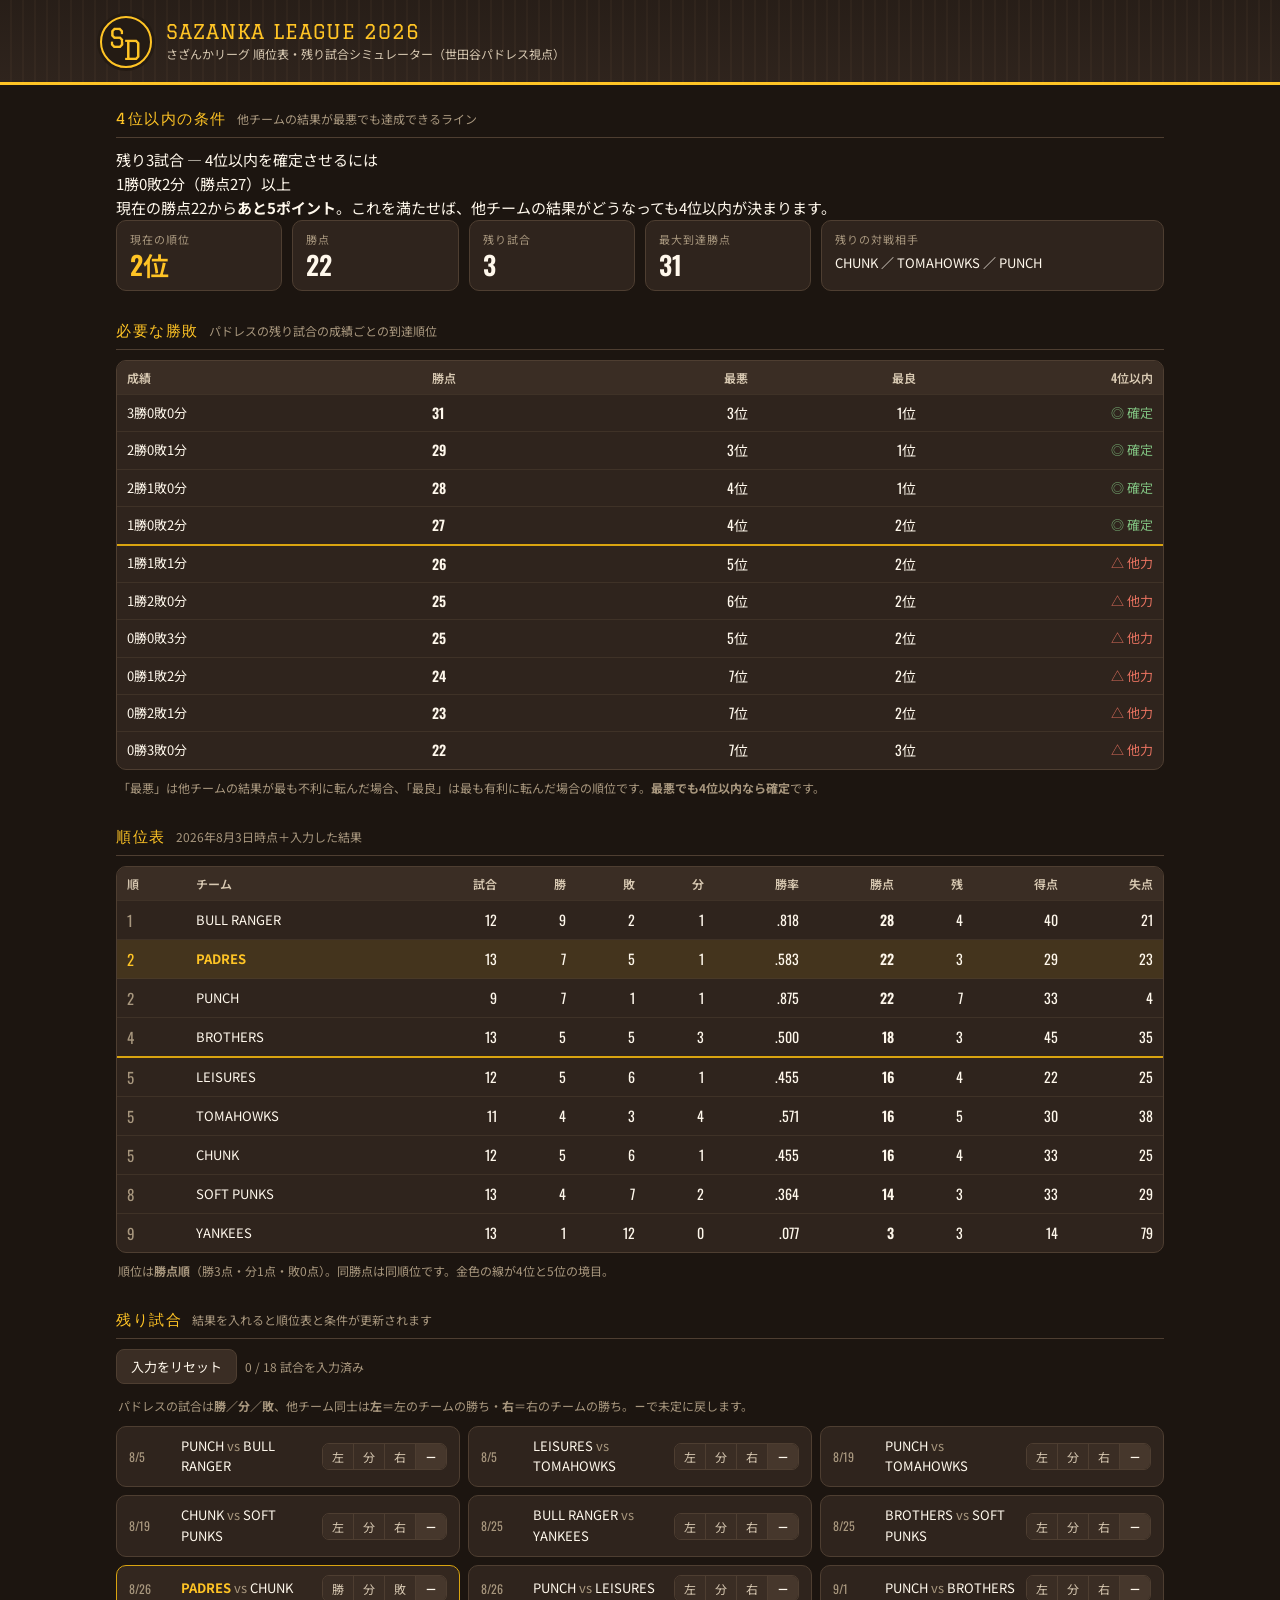
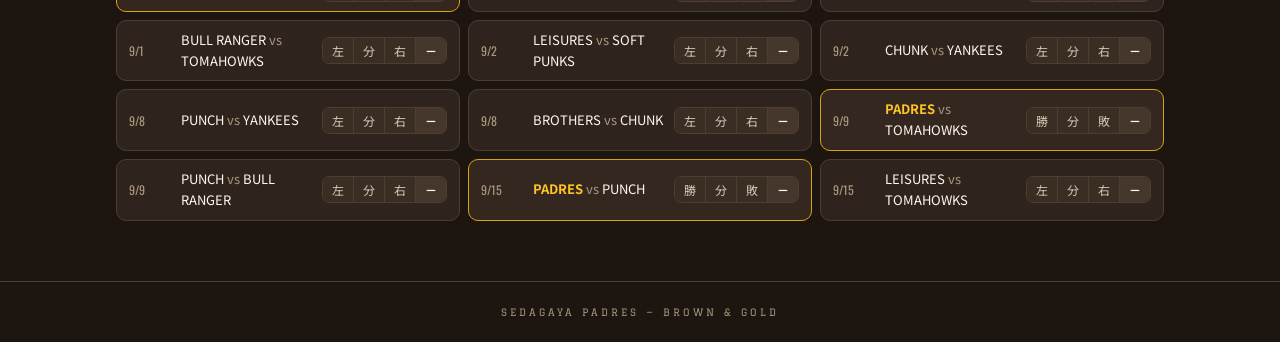
==== league.html @ 7c51e0ae "さざんかリーグ順位表シミュレーターを単体ページとして追加 成績アプリとは独立した league.html を作成。  - 2026/8/3時点の順位表(勝点順・勝3/分1/敗0、同勝点は同順位)を内蔵" ====
<!DOCTYPE html>
<html lang="ja">
<head>
<meta charset="UTF-8">
<meta name="viewport" content="width=device-width, initial-scale=1.0">
<meta name="theme-color" content="#2F241D">
<title>さざんかリーグ 順位表・優勝争いシミュレーター</title>
<link rel="preconnect" href="https://fonts.googleapis.com">
<link href="https://fonts.googleapis.com/css2?family=Noto+Sans+JP:wght@400;500;700&display=swap" rel="stylesheet">
<style>
@font-face {
  font-family: "Graduate"; font-style: normal; font-weight: 400; font-display: swap;
  src: url("fonts/graduate-latin.woff2") format("woff2");
}
@font-face {
  font-family: "Oswald"; font-style: normal; font-weight: 200 700; font-display: swap;
  src: url("fonts/oswald-latin.woff2") format("woff2");
}

:root {
  --bg: #1C1510; --surface: #2F241D; --surface-2: #3A2D24; --surface-3: #46372C;
  --line: #4E3E31; --gold: #FFC425; --gold-deep: #D9A410;
  --ink: #FFF8EC; --ink-2: #D8C9B2; --ink-muted: #A8977E;
  --win: #7FBF7F; --lose: #E5715F; --draw: #A8977E;
  --font-display: "Oswald", "Noto Sans JP", sans-serif;
  --font-brand: "Graduate", "Oswald", serif;
  --font-body: "Noto Sans JP", sans-serif;
}
* { box-sizing: border-box; }
html, body {
  margin: 0; padding: 0; background: var(--bg); color: var(--ink);
  font-family: var(--font-body); font-size: 15px; line-height: 1.6;
}

header {
  background-image:
    linear-gradient(180deg, rgba(28,21,16,.4) 0%, rgba(47,36,29,.4) 100%),
    repeating-linear-gradient(90deg, var(--surface) 0, var(--surface) 10px, #3B2D23 10px, #3B2D23 12px);
  background-color: var(--surface);
  border-bottom: 3px solid var(--gold);
  padding: 16px 18px 14px;
}
.header-inner { max-width: 1080px; margin: 0 auto; display: flex; align-items: center; gap: 14px; }
.mark {
  position: relative; width: 52px; height: 52px; border-radius: 50%;
  background: #241B14; border: 2px solid var(--gold);
  box-shadow: 0 0 0 3px #241B14; flex-shrink: 0;
}
.mark span {
  position: absolute; font-family: var(--font-brand); color: var(--gold); line-height: 1;
  text-shadow: -2px 0 0 #241B14, 2px 0 0 #241B14, 0 -2px 0 #241B14, 0 2px 0 #241B14;
}
.mark .s { font-size: 27px; left: 7px; top: 6px; z-index: 1; }
.mark .d { font-size: 27px; left: 21px; top: 18px; z-index: 2; }
h1 {
  font-family: var(--font-brand); font-weight: 400; font-size: 20px;
  letter-spacing: 1px; color: var(--gold); margin: 0; line-height: 1.2;
}
.sub { font-size: 12px; color: var(--ink-2); }

main { max-width: 1080px; margin: 0 auto; padding: 18px 16px 60px; }

h2 {
  font-family: var(--font-brand); font-size: 15px; font-weight: 400; letter-spacing: 1.5px;
  color: var(--gold); text-transform: uppercase; margin: 28px 0 10px; padding-bottom: 6px;
  border-bottom: 1px solid var(--line); display: flex; align-items: baseline; gap: 10px; flex-wrap: wrap;
}
h2:first-child { margin-top: 4px; }
h2 .note { font-family: var(--font-body); font-size: 12px; letter-spacing: 0; color: var(--ink-muted); text-transform: none; }

/* ---- verdict ---- */
.verdict {
  background: var(--surface); border: 1px solid var(--line); border-top: 3px solid var(--gold);
  border-radius: 10px; padding: 16px 18px; margin-bottom: 12px;
}
.verdict .lead { font-size: 13px; color: var(--ink-muted); letter-spacing: 1px; }
.verdict .answer {
  font-family: var(--font-display); font-size: clamp(24px, 5vw, 34px); font-weight: 600;
  color: var(--gold); line-height: 1.25; margin: 2px 0 6px;
}
.verdict .detail { font-size: 13px; color: var(--ink-2); }

.tiles { display: grid; grid-template-columns: repeat(auto-fit, minmax(120px, 1fr)); gap: 10px; margin-bottom: 8px; }
.tile { background: var(--surface); border: 1px solid var(--line); border-radius: 10px; padding: 10px 13px; }
.tile .lbl { font-size: 11px; color: var(--ink-muted); letter-spacing: 1px; }
.tile .val { font-family: var(--font-display); font-size: 26px; font-weight: 600; line-height: 1.2; }
.tile .val.gold { color: var(--gold); }

/* ---- tables ---- */
.wrap { overflow-x: auto; background: var(--surface); border: 1px solid var(--line); border-radius: 10px; }
table { border-collapse: collapse; width: 100%; font-size: 13px; white-space: nowrap; }
th, td { padding: 7px 10px; text-align: right; border-bottom: 1px solid rgba(78,62,49,.55); }
th {
  background: var(--surface-2); color: var(--ink-2); font-family: var(--font-display);
  font-weight: 600; font-size: 12px; position: sticky; top: 0;
}
th:nth-child(-n+2), td:nth-child(-n+2) { text-align: left; }
td.num { font-family: var(--font-display); font-size: 14px; }
tbody tr:last-child td { border-bottom: none; }
tr.me td { background: rgba(255,196,37,.10); }
tr.me td:nth-child(2) { color: var(--gold); font-weight: 700; }
tr.cut td { border-bottom: 2px solid var(--gold-deep); }
.rank { font-family: var(--font-display); font-size: 15px; color: var(--ink-muted); }
tr.me .rank { color: var(--gold); }
.pts { font-family: var(--font-display); font-size: 16px; font-weight: 600; }

/* ---- condition table ---- */
.cond td.ok { color: var(--win); }
.cond td.ng { color: var(--lose); }
.cond tr.line td { border-bottom: 2px solid var(--gold-deep); }

/* ---- fixtures ---- */
.fixtures { display: grid; grid-template-columns: repeat(auto-fill, minmax(310px, 1fr)); gap: 8px; }
.fx {
  background: var(--surface); border: 1px solid var(--line); border-radius: 10px;
  padding: 9px 12px; display: flex; align-items: center; gap: 10px;
}
.fx.pad { border-color: var(--gold-deep); background: #33271F; }
.fx .date { font-family: var(--font-display); font-size: 12px; color: var(--ink-muted); width: 42px; flex-shrink: 0; }
.fx .teams { flex: 1; font-size: 13px; min-width: 0; }
.fx .teams b { color: var(--gold); font-weight: 700; }
.seg { display: inline-flex; border: 1px solid var(--line); border-radius: 7px; overflow: hidden; flex-shrink: 0; }
.seg button {
  background: var(--surface-2); border: none; color: var(--ink-2);
  font-family: var(--font-display); font-size: 12px; padding: 4px 9px; cursor: pointer;
}
.seg button + button { border-left: 1px solid var(--line); }
.seg button.on { background: var(--gold); color: #2F241D; font-weight: 700; }
.seg button.on.l { background: var(--lose); color: #2A1512; }
.seg button.on.d { background: var(--surface-3); color: var(--ink); }

.bar { display: flex; gap: 8px; flex-wrap: wrap; align-items: center; margin-bottom: 12px; }
.btn {
  background: var(--surface-2); color: var(--ink); border: 1px solid var(--line);
  border-radius: 8px; padding: 7px 14px; font-family: var(--font-body); font-size: 13px; cursor: pointer;
}
.btn:hover { background: var(--surface-3); }
.btn.gold { background: var(--gold); color: #2F241D; border-color: var(--gold); font-weight: 700; }
.hint { font-size: 12px; color: var(--ink-muted); margin: 8px 2px 0; }

footer {
  text-align: center; padding: 22px; color: var(--ink-muted);
  font-family: var(--font-brand); letter-spacing: 3px; font-size: 10px; border-top: 1px solid var(--line);
}
@media (max-width: 520px) {
  h1 { font-size: 16px; }
  .fx { flex-wrap: wrap; }
}
</style>
</head>
<body>

<header>
  <div class="header-inner">
    <div class="mark" aria-hidden="true"><span class="s">S</span><span class="d">D</span></div>
    <div>
      <h1>SAZANKA LEAGUE 2026</h1>
      <div class="sub">さざんかリーグ 順位表・残り試合シミュレーター（世田谷パドレス視点）</div>
    </div>
  </div>
</header>

<main>
  <h2>4位以内の条件 <span class="note">他チームの結果が最悪でも達成できるライン</span></h2>
  <div id="verdict"></div>
  <div class="tiles" id="tiles"></div>

  <h2>必要な勝敗 <span class="note">パドレスの残り試合の成績ごとの到達順位</span></h2>
  <div class="wrap"><table class="cond"><thead>
    <tr><th>成績</th><th>勝点</th><th>最悪</th><th>最良</th><th>4位以内</th></tr>
  </thead><tbody id="cond"></tbody></table></div>
  <div class="hint">「最悪」は他チームの結果が最も不利に転んだ場合、「最良」は最も有利に転んだ場合の順位です。<b>最悪でも4位以内なら確定</b>です。</div>

  <h2>順位表 <span class="note" id="asof"></span></h2>
  <div class="wrap"><table><thead>
    <tr><th>順</th><th>チーム</th><th>試合</th><th>勝</th><th>敗</th><th>分</th><th>勝率</th><th>勝点</th><th>残</th><th>得点</th><th>失点</th></tr>
  </thead><tbody id="standings"></tbody></table></div>
  <div class="hint">順位は<b>勝点順</b>（勝3点・分1点・敗0点）。同勝点は同順位です。金色の線が4位と5位の境目。</div>

  <h2>残り試合 <span class="note">結果を入れると順位表と条件が更新されます</span></h2>
  <div class="bar">
    <button class="btn" id="reset">入力をリセット</button>
    <span class="hint" style="margin:0;" id="progress"></span>
  </div>
  <div class="hint" style="margin: 0 2px 10px;">パドレスの試合は<b>勝／分／敗</b>、他チーム同士は<b>左</b>＝左のチームの勝ち・<b>右</b>＝右のチームの勝ち。<b>－</b>で未定に戻します。</div>
  <div class="fixtures" id="fixtures"></div>
</main>

<footer>SEDAGAYA PADRES — BROWN &amp; GOLD</footer>

<script>
/* ============================================================
   さざんかリーグ 2026 — 順位表 & 残り試合シミュレーター
   基準データ: 2026年8月3日時点の勝敗表
   順位は勝点順(勝3・分1・敗0)、同勝点は同順位
   ============================================================ */

const ME = "PADRES";
const AS_OF = "2026年8月3日時点";

// 8/3時点の成績(消化済みのみ)
const BASE = {
  "BULL RANGER": { w: 9, l: 2, d: 1, rf: 40, ra: 21 },
  "PADRES":      { w: 7, l: 5, d: 1, rf: 29, ra: 23 },
  "PUNCH":       { w: 7, l: 1, d: 1, rf: 33, ra: 4 },
  "BROTHERS":    { w: 5, l: 5, d: 3, rf: 45, ra: 35 },
  "LEISURES":    { w: 5, l: 6, d: 1, rf: 22, ra: 25 },
  "TOMAHOWKS":   { w: 4, l: 3, d: 4, rf: 30, ra: 38 },
  "CHUNK":       { w: 5, l: 6, d: 1, rf: 33, ra: 25 },
  "SOFT PUNKS":  { w: 4, l: 7, d: 2, rf: 33, ra: 29 },
  "YANKEES":     { w: 1, l: 12, d: 0, rf: 14, ra: 79 }
};

// 残り18試合
const GAMES = [
  { date: "8/5",  a: "PUNCH",       b: "BULL RANGER" },
  { date: "8/5",  a: "LEISURES",    b: "TOMAHOWKS" },
  { date: "8/19", a: "PUNCH",       b: "TOMAHOWKS" },
  { date: "8/19", a: "CHUNK",       b: "SOFT PUNKS" },
  { date: "8/25", a: "BULL RANGER", b: "YANKEES" },
  { date: "8/25", a: "BROTHERS",    b: "SOFT PUNKS" },
  { date: "8/26", a: "PADRES",      b: "CHUNK" },
  { date: "8/26", a: "PUNCH",       b: "LEISURES" },
  { date: "9/1",  a: "PUNCH",       b: "BROTHERS" },
  { date: "9/1",  a: "BULL RANGER", b: "TOMAHOWKS" },
  { date: "9/2",  a: "LEISURES",    b: "SOFT PUNKS" },
  { date: "9/2",  a: "CHUNK",       b: "YANKEES" },
  { date: "9/8",  a: "PUNCH",       b: "YANKEES" },
  { date: "9/8",  a: "BROTHERS",    b: "CHUNK" },
  { date: "9/9",  a: "PADRES",      b: "TOMAHOWKS" },
  { date: "9/9",  a: "PUNCH",       b: "BULL RANGER" },
  { date: "9/15", a: "PADRES",      b: "PUNCH" },
  { date: "9/15", a: "LEISURES",    b: "TOMAHOWKS" }
];

const TEAMS = Object.keys(BASE);
const STORE_KEY = "sazanka-league-2026";

// results[i] = "A"(左の勝ち) | "D"(引分) | "B"(右の勝ち) | null(未定)
let results = loadResults();

function loadResults() {
  try {
    const r = JSON.parse(localStorage.getItem(STORE_KEY) || "null");
    if (Array.isArray(r) && r.length === GAMES.length) return r;
  } catch (e) { /* ignore */ }
  return GAMES.map(() => null);
}
function saveResults() { localStorage.setItem(STORE_KEY, JSON.stringify(results)); }

/* ---------- 集計 ---------- */

function pointsOf(rec) { return rec.w * 3 + rec.d; }

// 入力済みの結果を反映した現在の成績
function currentRecords() {
  const rec = {};
  TEAMS.forEach(t => rec[t] = { ...BASE[t] });
  results.forEach((r, i) => {
    if (!r) return;
    const { a, b } = GAMES[i];
    if (r === "D") { rec[a].d++; rec[b].d++; }
    else if (r === "A") { rec[a].w++; rec[b].l++; }
    else { rec[b].w++; rec[a].l++; }
  });
  return rec;
}

function undecided() {
  return GAMES.map((g, i) => ({ ...g, i })).filter(g => !results[g.i]);
}

/**
 * パドレスの未定試合の結果を固定したとき、他チームの結果次第で
 * 起こりうる最悪/最良の順位を求める。
 * 順位 = 1 + 自分より勝点が多いチーム数。
 */
function analyze(padOutcomes) {
  const rec = currentRecords();
  const pts = {};
  TEAMS.forEach(t => pts[t] = pointsOf(rec[t]));

  const myGames = undecided().filter(g => g.a === ME || g.b === ME);
  myGames.forEach((g, k) => {
    const opp = g.a === ME ? g.b : g.a;
    const r = padOutcomes[k];
    if (r === "W") pts[ME] += 3;
    else if (r === "D") { pts[ME] += 1; pts[opp] += 1; }
    else pts[opp] += 3;
  });
  const P = pts[ME];

  // パドレス戦以外の未定試合
  const rest = undecided().filter(g => g.a !== ME && g.b !== ME);
  const remCount = {};
  TEAMS.forEach(t => remCount[t] = 0);
  rest.forEach(g => { remCount[g.a]++; remCount[g.b]++; });

  // 全勝しても自分を超えられないチームは無視してよい
  const cont = TEAMS.filter(t => t !== ME && pts[t] + 3 * remCount[t] > P);
  const isC = t => cont.includes(t);
  const inner = rest.filter(g => isC(g.a) && isC(g.b));
  const outer = rest.filter(g => !(isC(g.a) && isC(g.b)));

  // 競合 vs 非競合: 最悪=競合が勝つ / 最良=競合が負ける
  const baseWorst = { ...pts }, baseBest = { ...pts };
  outer.forEach(g => {
    if (isC(g.a)) baseWorst[g.a] += 3;
    if (isC(g.b)) baseWorst[g.b] += 3;
  });

  // 競合同士は全通り試す(組合せ数が多すぎる場合は総当りを打ち切る)
  const LIMIT = 14;
  const n = Math.min(inner.length, LIMIT);
  const combos = Math.pow(3, n);
  let worst = 1, best = TEAMS.length;
  const overflow = inner.slice(n);

  for (let m = 0; m < combos; m++) {
    const pw = { ...baseWorst }, pb = { ...baseBest };
    let x = m;
    for (let k = 0; k < n; k++) {
      const g = inner[k], r = x % 3; x = (x / 3) | 0;
      if (r === 0) { pw[g.a] += 3; pb[g.a] += 3; }
      else if (r === 1) { pw[g.a]++; pw[g.b]++; pb[g.a]++; pb[g.b]++; }
      else { pw[g.b] += 3; pb[g.b] += 3; }
    }
    overflow.forEach(g => { pw[g.a] += 3; pw[g.b] += 3; });  // 打ち切り分は最悪寄りに
    worst = Math.max(worst, cont.filter(t => pw[t] > P).length + 1);
    best = Math.min(best, cont.filter(t => pb[t] > P).length + 1);
  }
  if (!inner.length) {
    worst = cont.filter(t => baseWorst[t] > P).length + 1;
    best = cont.filter(t => baseBest[t] > P).length + 1;
  }
  return { P, worst, best };
}

/* ---------- 描画 ---------- */

function rankMap(rec) {
  const sorted = TEAMS.slice().sort((a, b) => pointsOf(rec[b]) - pointsOf(rec[a]));
  const rank = {};
  sorted.forEach(t => {
    rank[t] = 1 + TEAMS.filter(o => pointsOf(rec[o]) > pointsOf(rec[t])).length;
  });
  return { sorted, rank };
}

function renderStandings() {
  const rec = currentRecords();
  const { sorted, rank } = rankMap(rec);
  const remCount = {};
  TEAMS.forEach(t => remCount[t] = 0);
  undecided().forEach(g => { remCount[g.a]++; remCount[g.b]++; });

  document.getElementById("asof").textContent = AS_OF + "＋入力した結果";
  document.getElementById("standings").innerHTML = sorted.map((t, idx) => {
    const r = rec[t], g = r.w + r.l + r.d;
    const wp = (r.w + r.l) > 0 ? (r.w / (r.w + r.l)) : null;
    const next = sorted[idx + 1];
    const cut = next && rank[t] <= 4 && rank[next] > 4;
    return `<tr class="${t === ME ? "me" : ""} ${cut ? "cut" : ""}">
      <td class="rank">${rank[t]}</td>
      <td>${t}</td>
      <td class="num">${g}</td>
      <td class="num">${r.w}</td><td class="num">${r.l}</td><td class="num">${r.d}</td>
      <td class="num">${wp === null ? "-" : wp.toFixed(3).replace(/^0/, "")}</td>
      <td class="num pts">${pointsOf(r)}</td>
      <td class="num">${remCount[t]}</td>
      <td class="num">${r.rf}</td><td class="num">${r.ra}</td>
    </tr>`;
  }).join("");
}

function renderConditions() {
  const myGames = undecided().filter(g => g.a === ME || g.b === ME);
  const rec = currentRecords();
  const { rank } = rankMap(rec);
  const nowPts = pointsOf(rec[ME]);

  // 残り試合の全パターンを勝敗数ごとにまとめ、最悪は最も悪い並びを採用
  const agg = new Map();
  const total = Math.pow(3, myGames.length);
  for (let m = 0; m < total; m++) {
    const out = [];
    let x = m;
    for (let k = 0; k < myGames.length; k++) { out.push("WDL"[x % 3]); x = (x / 3) | 0; }
    const key = [out.filter(r => r === "W").length, out.filter(r => r === "L").length, out.filter(r => r === "D").length].join("-");
    const a = analyze(out);
    const prev = agg.get(key);
    if (!prev) agg.set(key, { ...a });
    else agg.set(key, { P: a.P, worst: Math.max(prev.worst, a.worst), best: Math.min(prev.best, a.best) });
  }

  const rows = [...agg.entries()]
    .map(([k, v]) => ({ k: k.split("-").map(Number), ...v }))
    .sort((a, b) => b.P - a.P);

  let lineDrawn = false;
  document.getElementById("cond").innerHTML = rows.map(r => {
    const ok = r.worst <= 4;
    const line = ok && !lineDrawn && rows.indexOf(r) < rows.length - 1 && rows[rows.indexOf(r) + 1].worst > 4;
    if (line) lineDrawn = true;
    return `<tr class="${line ? "line" : ""}">
      <td>${r.k[0]}勝${r.k[1]}敗${r.k[2]}分</td>
      <td class="num pts">${r.P}</td>
      <td class="num">${r.worst}位</td>
      <td class="num">${r.best}位</td>
      <td class="${ok ? "ok" : "ng"}">${ok ? "◎ 確定" : "△ 他力"}</td>
    </tr>`;
  }).join("");

  // 判定文
  const safe = rows.filter(r => r.worst <= 4);
  const need = safe.length ? safe[safe.length - 1] : null;
  const v = document.getElementById("verdict");
  if (!myGames.length) {
    const a = analyze([]);
    if (!undecided().length) {
      v.innerHTML = `<div class="lead">全日程終了</div>
        <div class="answer">最終順位 ${rank[ME]}位</div>
        <div class="detail">勝点 ${nowPts}。${rank[ME] <= 4 ? "4位以内を達成しました。" : "4位以内には届きませんでした。"}</div>`;
    } else if (a.worst <= 4) {
      v.innerHTML = `<div class="lead">パドレスの全日程終了 — 勝点${nowPts}で確定</div>
        <div class="answer">4位以内が確定</div>
        <div class="detail">他チームの結果がどうなっても${a.best === a.worst ? `${a.worst}位` : `${a.best}〜${a.worst}位`}に収まります。</div>`;
    } else {
      v.innerHTML = `<div class="lead">パドレスの全日程終了 — 勝点${nowPts}で確定</div>
        <div class="answer">最終 ${a.best === a.worst ? `${a.worst}位` : `${a.best}〜${a.worst}位`}</div>
        <div class="detail">自力の要素は残っていません。他チームの結果次第で4位以内に入る可能性があります（最良${a.best}位）。</div>`;
    }
  } else if (!need) {
    const bestRow = rows[0];
    v.innerHTML = `<div class="lead">残り${myGames.length}試合</div>
      <div class="answer">自力では4位以内に届きません</div>
      <div class="detail">全勝(勝点${bestRow.P})でも最良${bestRow.best}位・最悪${bestRow.worst}位。他チームの結果次第です。</div>`;
  } else {
    const label = `${need.k[0]}勝${need.k[1]}敗${need.k[2]}分`;
    v.innerHTML = `<div class="lead">残り${myGames.length}試合 — 4位以内を確定させるには</div>
      <div class="answer">${label}（勝点${need.P}）以上</div>
      <div class="detail">現在の勝点${nowPts}から<b>あと${need.P - nowPts}ポイント</b>。これを満たせば、他チームの結果がどうなっても4位以内が決まります。</div>`;
  }

  // タイル
  const remMine = myGames.map(g => (g.a === ME ? g.b : g.a));
  document.getElementById("tiles").innerHTML = `
    <div class="tile"><div class="lbl">現在の順位</div><div class="val gold">${rank[ME]}位</div></div>
    <div class="tile"><div class="lbl">勝点</div><div class="val">${nowPts}</div></div>
    <div class="tile"><div class="lbl">残り試合</div><div class="val">${myGames.length}</div></div>
    <div class="tile"><div class="lbl">最大到達勝点</div><div class="val">${nowPts + myGames.length * 3}</div></div>
    <div class="tile" style="grid-column: span 2;"><div class="lbl">残りの対戦相手</div>
      <div style="font-size:13px;padding-top:4px;">${remMine.length ? remMine.join(" ／ ") : "なし"}</div></div>`;
}

function renderFixtures() {
  const done = results.filter(Boolean).length;
  document.getElementById("progress").textContent = `${done} / ${GAMES.length} 試合を入力済み`;
  document.getElementById("fixtures").innerHTML = GAMES.map((g, i) => {
    const mine = g.a === ME || g.b === ME;
    const r = results[i];
    const btn = (val, label, cls) =>
      `<button data-i="${i}" data-v="${val}" class="${r === val ? "on " + (cls || "") : ""}">${label}</button>`;
    // パドレスの試合は「勝/分/敗」、それ以外は「左/分/右」
    const win = mine ? (g.a === ME ? "A" : "B") : "A";
    const lose = mine ? (g.a === ME ? "B" : "A") : "B";
    const seg = mine
      ? btn(win, "勝", "") + btn("D", "分", "d") + btn(lose, "敗", "l") + btn(null, "－", "d")
      : btn("A", "左", "") + btn("D", "分", "d") + btn("B", "右", "") + btn(null, "－", "d");
    return `<div class="fx ${mine ? "pad" : ""}">
      <span class="date">${g.date}</span>
      <span class="teams">${g.a === ME ? `<b>${g.a}</b>` : g.a} <span style="color:var(--ink-muted)">vs</span> ${g.b === ME ? `<b>${g.b}</b>` : g.b}</span>
      <span class="seg">${seg}</span>
    </div>`;
  }).join("");

  document.querySelectorAll(".fx .seg button").forEach(b => {
    b.onclick = () => {
      const i = +b.dataset.i;
      const v = b.dataset.v === "null" ? null : b.dataset.v;
      if (results[i] === v) return;   // 解除は「－」で行う
      results[i] = v;
      saveResults();
      render();
    };
  });
}

function render() {
  renderStandings();
  renderConditions();
  renderFixtures();
}

document.getElementById("reset").onclick = () => {
  if (!confirm("入力した試合結果をすべて消して、8月3日時点に戻しますか？")) return;
  results = GAMES.map(() => null);
  saveResults();
  render();
};

render();
</script>
</body>
</html>
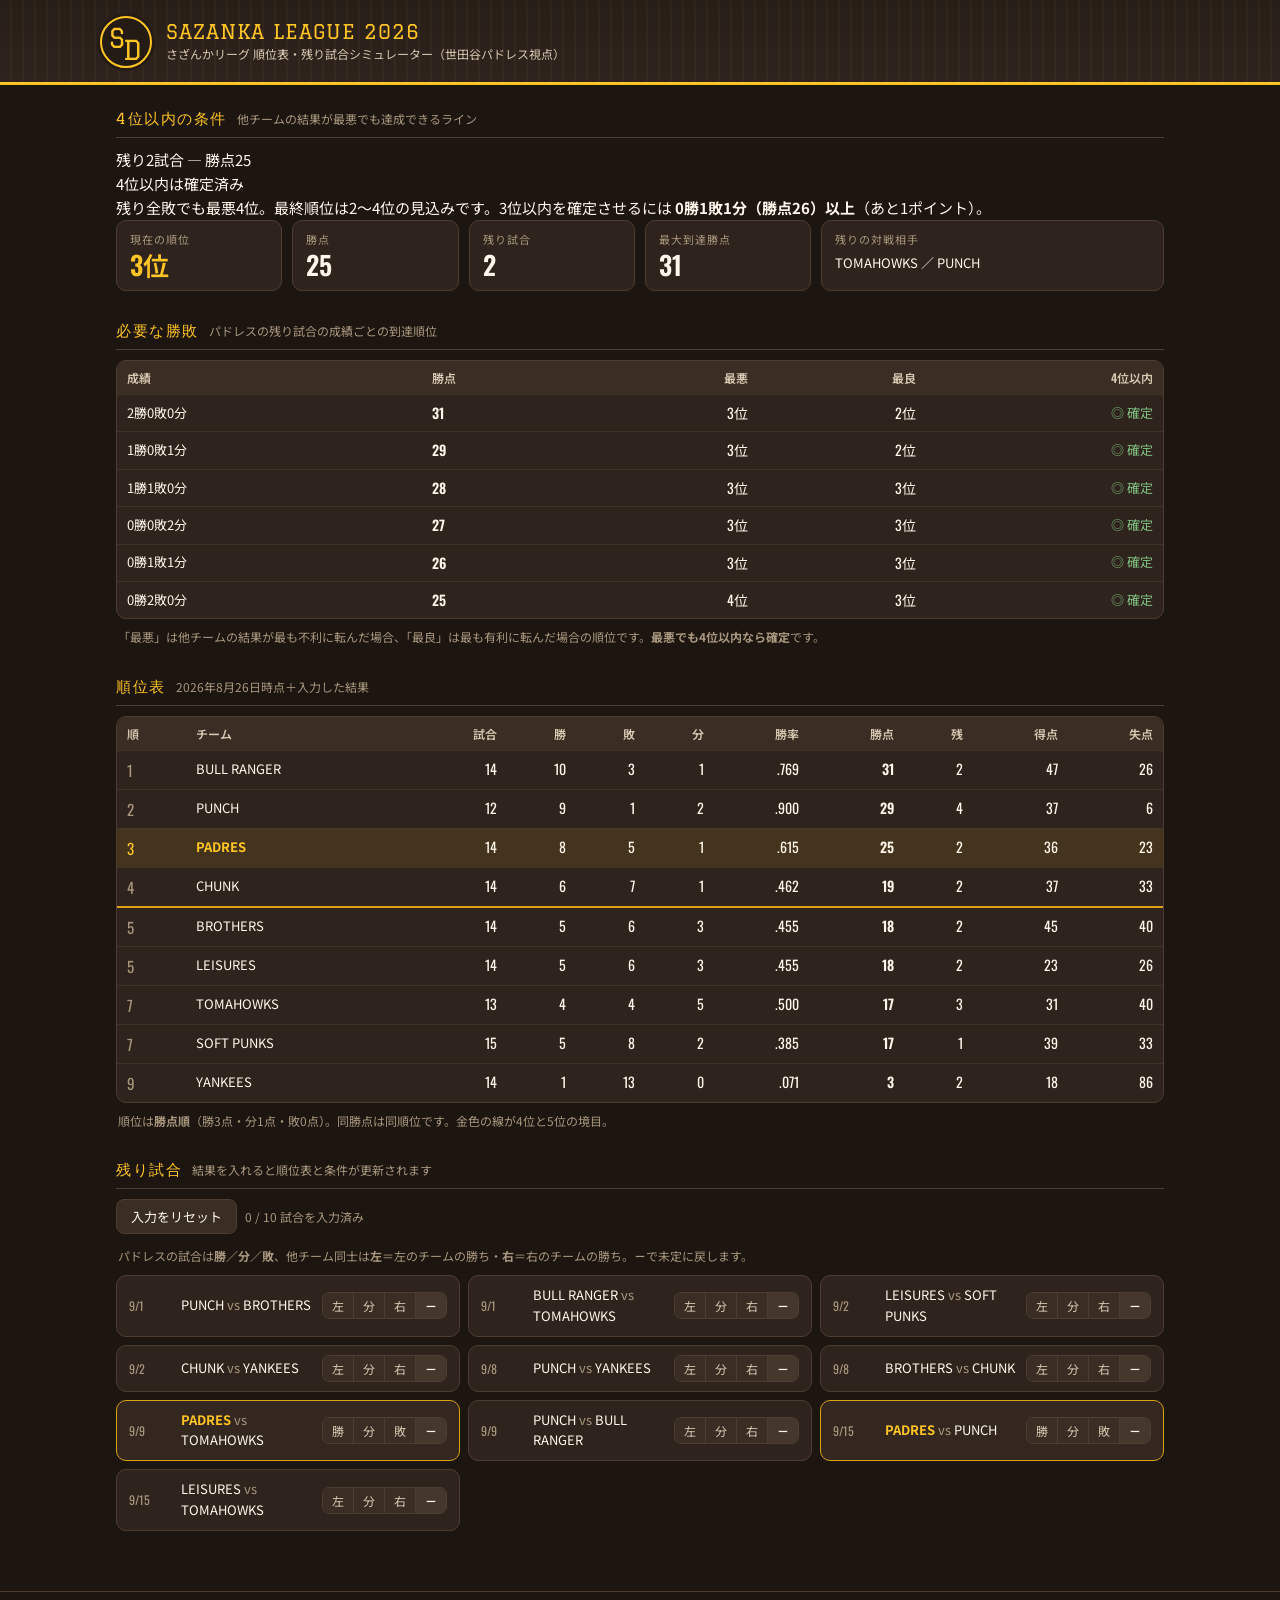
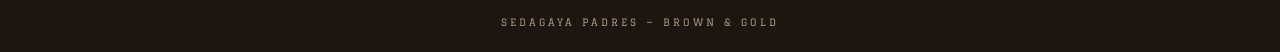
==== commit 069f3378: "順位表を2026年8月26日時点に更新 パドレスは8/26のCHUNK戦に7-0で勝利し3位(勝点25・残2試合)。 残り試合も18→10に更新。  - 残り全敗でも4位以内が確定するケースの判定文を" ====
--- a/league.html
+++ b/league.html
@@ -191,36 +191,28 @@
 <script>
 /* ============================================================
    さざんかリーグ 2026 — 順位表 & 残り試合シミュレーター
-   基準データ: 2026年8月3日時点の勝敗表
+   基準データ: 2026年8月26日時点の勝敗表
    順位は勝点順(勝3・分1・敗0)、同勝点は同順位
    ============================================================ */
 
 const ME = "PADRES";
-const AS_OF = "2026年8月3日時点";
-
-// 8/3時点の成績(消化済みのみ)
+const AS_OF = "2026年8月26日時点";
+
+// 8/26時点の成績(消化済みのみ)
 const BASE = {
-  "BULL RANGER": { w: 9, l: 2, d: 1, rf: 40, ra: 21 },
-  "PADRES":      { w: 7, l: 5, d: 1, rf: 29, ra: 23 },
-  "PUNCH":       { w: 7, l: 1, d: 1, rf: 33, ra: 4 },
-  "BROTHERS":    { w: 5, l: 5, d: 3, rf: 45, ra: 35 },
-  "LEISURES":    { w: 5, l: 6, d: 1, rf: 22, ra: 25 },
-  "TOMAHOWKS":   { w: 4, l: 3, d: 4, rf: 30, ra: 38 },
-  "CHUNK":       { w: 5, l: 6, d: 1, rf: 33, ra: 25 },
-  "SOFT PUNKS":  { w: 4, l: 7, d: 2, rf: 33, ra: 29 },
-  "YANKEES":     { w: 1, l: 12, d: 0, rf: 14, ra: 79 }
+  "BULL RANGER": { w: 10, l: 3, d: 1, rf: 47, ra: 26 },
+  "PADRES":      { w: 8, l: 5, d: 1, rf: 36, ra: 23 },
+  "PUNCH":       { w: 9, l: 1, d: 2, rf: 37, ra: 6 },
+  "BROTHERS":    { w: 5, l: 6, d: 3, rf: 45, ra: 40 },
+  "LEISURES":    { w: 5, l: 6, d: 3, rf: 23, ra: 26 },
+  "TOMAHOWKS":   { w: 4, l: 4, d: 5, rf: 31, ra: 40 },
+  "CHUNK":       { w: 6, l: 7, d: 1, rf: 37, ra: 33 },
+  "SOFT PUNKS":  { w: 5, l: 8, d: 2, rf: 39, ra: 33 },
+  "YANKEES":     { w: 1, l: 13, d: 0, rf: 18, ra: 86 }
 };
 
-// 残り18試合
+// 残り10試合
 const GAMES = [
-  { date: "8/5",  a: "PUNCH",       b: "BULL RANGER" },
-  { date: "8/5",  a: "LEISURES",    b: "TOMAHOWKS" },
-  { date: "8/19", a: "PUNCH",       b: "TOMAHOWKS" },
-  { date: "8/19", a: "CHUNK",       b: "SOFT PUNKS" },
-  { date: "8/25", a: "BULL RANGER", b: "YANKEES" },
-  { date: "8/25", a: "BROTHERS",    b: "SOFT PUNKS" },
-  { date: "8/26", a: "PADRES",      b: "CHUNK" },
-  { date: "8/26", a: "PUNCH",       b: "LEISURES" },
   { date: "9/1",  a: "PUNCH",       b: "BROTHERS" },
   { date: "9/1",  a: "BULL RANGER", b: "TOMAHOWKS" },
   { date: "9/2",  a: "LEISURES",    b: "SOFT PUNKS" },
@@ -234,7 +226,7 @@
 ];
 
 const TEAMS = Object.keys(BASE);
-const STORE_KEY = "sazanka-league-2026";
+const STORE_KEY = "sazanka-league-2026-0826";
 
 // results[i] = "A"(左の勝ち) | "D"(引分) | "B"(右の勝ち) | null(未定)
 let results = loadResults();
@@ -430,6 +422,20 @@
         <div class="answer">最終 ${a.best === a.worst ? `${a.worst}位` : `${a.best}〜${a.worst}位`}</div>
         <div class="detail">自力の要素は残っていません。他チームの結果次第で4位以内に入る可能性があります（最良${a.best}位）。</div>`;
     }
+  } else if (safe.length === rows.length) {
+    // 残り全敗でも4位以内 → すでに確定。次の目標(3位以内)を示す
+    const wAll = Math.max(...rows.map(r => r.worst));
+    const bAll = Math.min(...rows.map(r => r.best));
+    const safe3 = rows.filter(r => r.worst <= 3);
+    const need3 = safe3.length ? safe3[safe3.length - 1] : null;
+    const next = need3
+      ? (need3.P <= nowPts
+          ? "<b>3位以内もすでに確定</b>しています。"
+          : `3位以内を確定させるには <b>${need3.k[0]}勝${need3.k[1]}敗${need3.k[2]}分（勝点${need3.P}）以上</b>（あと${need3.P - nowPts}ポイント）。`)
+      : "3位以内は他チームの結果次第です。";
+    v.innerHTML = `<div class="lead">残り${myGames.length}試合 — 勝点${nowPts}</div>
+      <div class="answer">4位以内は確定済み</div>
+      <div class="detail">残り全敗でも最悪${wAll}位。最終順位は${bAll === wAll ? `${wAll}位` : `${bAll}〜${wAll}位`}の見込みです。${next}</div>`;
   } else if (!need) {
     const bestRow = rows[0];
     v.innerHTML = `<div class="lead">残り${myGames.length}試合</div>
@@ -493,7 +499,7 @@
 }
 
 document.getElementById("reset").onclick = () => {
-  if (!confirm("入力した試合結果をすべて消して、8月3日時点に戻しますか？")) return;
+  if (!confirm("入力した試合結果をすべて消して、8月26日時点に戻しますか？")) return;
   results = GAMES.map(() => null);
   saveResults();
   render();
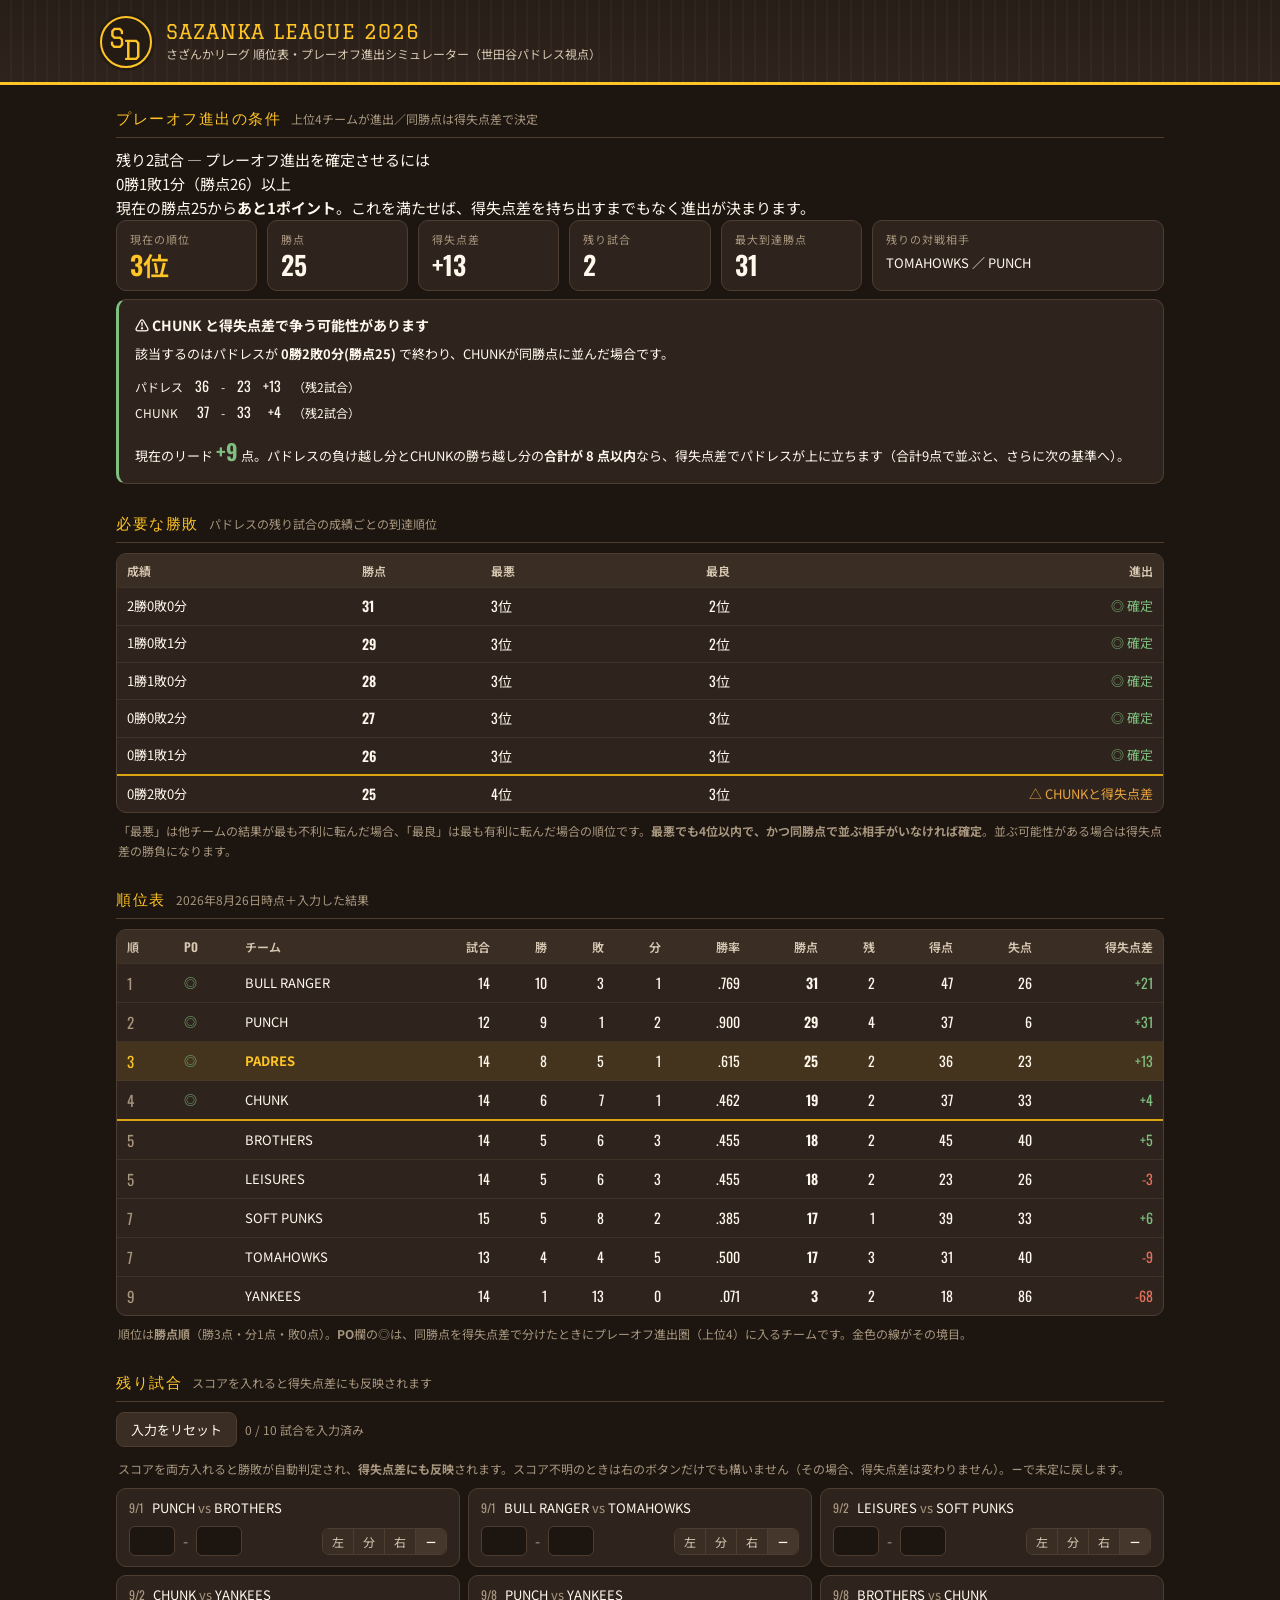
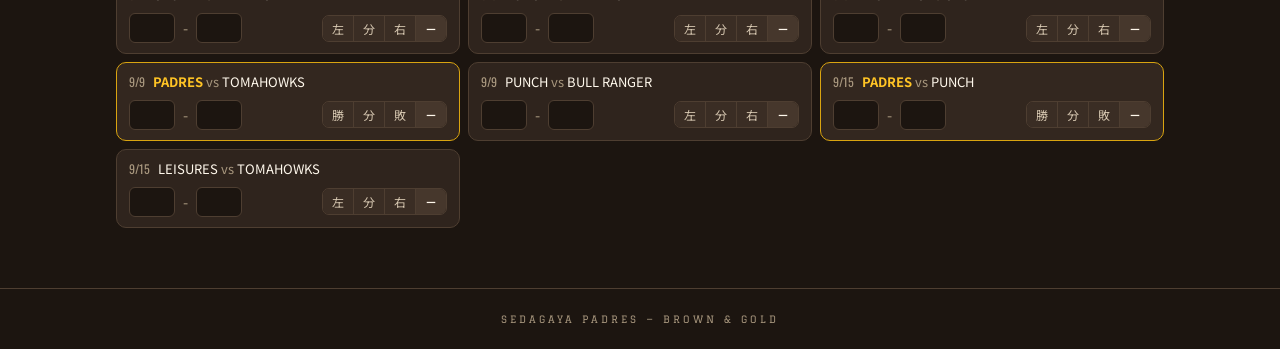
==== commit 2216b813: "プレーオフ進出の判定に得失点差のタイブレークを実装 リーグ規定(上位4チーム進出・同勝点は得失点差で決定)に対応。  - 残り試合にスコア入力を追加。両方入れると勝敗を自動判定し、   得失点差にも反" ====
--- a/league.html
+++ b/league.html
@@ -4,7 +4,7 @@
 <meta charset="UTF-8">
 <meta name="viewport" content="width=device-width, initial-scale=1.0">
 <meta name="theme-color" content="#2F241D">
-<title>さざんかリーグ 順位表・優勝争いシミュレーター</title>
+<title>さざんかリーグ 順位表・プレーオフ進出シミュレーター</title>
 <link rel="preconnect" href="https://fonts.googleapis.com">
 <link href="https://fonts.googleapis.com/css2?family=Noto+Sans+JP:wght@400;500;700&display=swap" rel="stylesheet">
 <style>
@@ -21,7 +21,7 @@
   --bg: #1C1510; --surface: #2F241D; --surface-2: #3A2D24; --surface-3: #46372C;
   --line: #4E3E31; --gold: #FFC425; --gold-deep: #D9A410;
   --ink: #FFF8EC; --ink-2: #D8C9B2; --ink-muted: #A8977E;
-  --win: #7FBF7F; --lose: #E5715F; --draw: #A8977E;
+  --win: #7FBF7F; --lose: #E5715F; --warn: #E8A33D;
   --font-display: "Oswald", "Noto Sans JP", sans-serif;
   --font-brand: "Graduate", "Oswald", serif;
   --font-body: "Noto Sans JP", sans-serif;
@@ -68,7 +68,6 @@
 h2:first-child { margin-top: 4px; }
 h2 .note { font-family: var(--font-body); font-size: 12px; letter-spacing: 0; color: var(--ink-muted); text-transform: none; }
 
-/* ---- verdict ---- */
 .verdict {
   background: var(--surface); border: 1px solid var(--line); border-top: 3px solid var(--gold);
   border-radius: 10px; padding: 16px 18px; margin-bottom: 12px;
@@ -80,11 +79,29 @@
 }
 .verdict .detail { font-size: 13px; color: var(--ink-2); }
 
-.tiles { display: grid; grid-template-columns: repeat(auto-fit, minmax(120px, 1fr)); gap: 10px; margin-bottom: 8px; }
+.tiles { display: grid; grid-template-columns: repeat(auto-fit, minmax(118px, 1fr)); gap: 10px; margin-bottom: 8px; }
 .tile { background: var(--surface); border: 1px solid var(--line); border-radius: 10px; padding: 10px 13px; }
 .tile .lbl { font-size: 11px; color: var(--ink-muted); letter-spacing: 1px; }
 .tile .val { font-family: var(--font-display); font-size: 26px; font-weight: 600; line-height: 1.2; }
 .tile .val.gold { color: var(--gold); }
+
+/* ---- 得失点差パネル ---- */
+.rd {
+  background: var(--surface); border: 1px solid var(--line); border-left: 3px solid var(--warn);
+  border-radius: 10px; padding: 14px 16px; margin-bottom: 10px; font-size: 13px;
+}
+.rd.ok { border-left-color: var(--win); }
+.rd.ng { border-left-color: var(--lose); }
+.rd h3 {
+  margin: 0 0 8px; font-size: 14px; color: var(--ink);
+  font-family: var(--font-body); font-weight: 700;
+}
+.rd .cushion { font-family: var(--font-display); font-size: 22px; font-weight: 600; }
+.rd .cushion.ok { color: var(--win); }
+.rd .cushion.ng { color: var(--lose); }
+.rd table { width: auto; margin: 8px 0; font-size: 12px; }
+.rd td { padding: 2px 12px 2px 0; border: none; text-align: left; }
+.rd td.n { font-family: var(--font-display); font-size: 14px; text-align: right; }
 
 /* ---- tables ---- */
 .wrap { overflow-x: auto; background: var(--surface); border: 1px solid var(--line); border-radius: 10px; }
@@ -94,31 +111,43 @@
   background: var(--surface-2); color: var(--ink-2); font-family: var(--font-display);
   font-weight: 600; font-size: 12px; position: sticky; top: 0;
 }
-th:nth-child(-n+2), td:nth-child(-n+2) { text-align: left; }
+th:nth-child(-n+3), td:nth-child(-n+3) { text-align: left; }
 td.num { font-family: var(--font-display); font-size: 14px; }
 tbody tr:last-child td { border-bottom: none; }
 tr.me td { background: rgba(255,196,37,.10); }
-tr.me td:nth-child(2) { color: var(--gold); font-weight: 700; }
+tr.me td.tname { color: var(--gold); font-weight: 700; }
 tr.cut td { border-bottom: 2px solid var(--gold-deep); }
 .rank { font-family: var(--font-display); font-size: 15px; color: var(--ink-muted); }
 tr.me .rank { color: var(--gold); }
 .pts { font-family: var(--font-display); font-size: 16px; font-weight: 600; }
-
-/* ---- condition table ---- */
+.po { color: var(--win); font-size: 13px; }
+.diff.plus { color: var(--win); }
+.diff.minus { color: var(--lose); }
+
 .cond td.ok { color: var(--win); }
+.cond td.warn { color: var(--warn); }
 .cond td.ng { color: var(--lose); }
 .cond tr.line td { border-bottom: 2px solid var(--gold-deep); }
 
 /* ---- fixtures ---- */
-.fixtures { display: grid; grid-template-columns: repeat(auto-fill, minmax(310px, 1fr)); gap: 8px; }
+.fixtures { display: grid; grid-template-columns: repeat(auto-fill, minmax(300px, 1fr)); gap: 8px; }
 .fx {
   background: var(--surface); border: 1px solid var(--line); border-radius: 10px;
-  padding: 9px 12px; display: flex; align-items: center; gap: 10px;
+  padding: 9px 12px 10px;
 }
 .fx.pad { border-color: var(--gold-deep); background: #33271F; }
-.fx .date { font-family: var(--font-display); font-size: 12px; color: var(--ink-muted); width: 42px; flex-shrink: 0; }
-.fx .teams { flex: 1; font-size: 13px; min-width: 0; }
+.fx .top { display: flex; align-items: baseline; gap: 8px; font-size: 13px; }
+.fx .date { font-family: var(--font-display); font-size: 12px; color: var(--ink-muted); flex-shrink: 0; }
+.fx .teams { flex: 1; min-width: 0; }
 .fx .teams b { color: var(--gold); font-weight: 700; }
+.fx .bot { display: flex; align-items: center; gap: 8px; margin-top: 7px; flex-wrap: wrap; }
+.fx input {
+  width: 46px; background: var(--bg); border: 1px solid var(--line); border-radius: 6px;
+  color: var(--ink); font-family: var(--font-display); font-size: 15px;
+  padding: 3px 6px; text-align: center;
+}
+.fx input:focus { outline: 2px solid var(--gold); outline-offset: -1px; }
+.fx .dash { color: var(--ink-muted); }
 .seg { display: inline-flex; border: 1px solid var(--line); border-radius: 7px; overflow: hidden; flex-shrink: 0; }
 .seg button {
   background: var(--surface-2); border: none; color: var(--ink-2);
@@ -135,17 +164,13 @@
   border-radius: 8px; padding: 7px 14px; font-family: var(--font-body); font-size: 13px; cursor: pointer;
 }
 .btn:hover { background: var(--surface-3); }
-.btn.gold { background: var(--gold); color: #2F241D; border-color: var(--gold); font-weight: 700; }
 .hint { font-size: 12px; color: var(--ink-muted); margin: 8px 2px 0; }
 
 footer {
   text-align: center; padding: 22px; color: var(--ink-muted);
   font-family: var(--font-brand); letter-spacing: 3px; font-size: 10px; border-top: 1px solid var(--line);
 }
-@media (max-width: 520px) {
-  h1 { font-size: 16px; }
-  .fx { flex-wrap: wrap; }
-}
+@media (max-width: 520px) { h1 { font-size: 16px; } }
 </style>
 </head>
 <body>
@@ -155,34 +180,35 @@
     <div class="mark" aria-hidden="true"><span class="s">S</span><span class="d">D</span></div>
     <div>
       <h1>SAZANKA LEAGUE 2026</h1>
-      <div class="sub">さざんかリーグ 順位表・残り試合シミュレーター（世田谷パドレス視点）</div>
+      <div class="sub">さざんかリーグ 順位表・プレーオフ進出シミュレーター（世田谷パドレス視点）</div>
     </div>
   </div>
 </header>
 
 <main>
-  <h2>4位以内の条件 <span class="note">他チームの結果が最悪でも達成できるライン</span></h2>
+  <h2>プレーオフ進出の条件 <span class="note">上位4チームが進出／同勝点は得失点差で決定</span></h2>
   <div id="verdict"></div>
   <div class="tiles" id="tiles"></div>
+  <div id="rd"></div>
 
   <h2>必要な勝敗 <span class="note">パドレスの残り試合の成績ごとの到達順位</span></h2>
   <div class="wrap"><table class="cond"><thead>
-    <tr><th>成績</th><th>勝点</th><th>最悪</th><th>最良</th><th>4位以内</th></tr>
+    <tr><th>成績</th><th>勝点</th><th>最悪</th><th>最良</th><th>進出</th></tr>
   </thead><tbody id="cond"></tbody></table></div>
-  <div class="hint">「最悪」は他チームの結果が最も不利に転んだ場合、「最良」は最も有利に転んだ場合の順位です。<b>最悪でも4位以内なら確定</b>です。</div>
+  <div class="hint">「最悪」は他チームの結果が最も不利に転んだ場合、「最良」は最も有利に転んだ場合の順位です。<b>最悪でも4位以内で、かつ同勝点で並ぶ相手がいなければ確定</b>。並ぶ可能性がある場合は得失点差の勝負になります。</div>
 
   <h2>順位表 <span class="note" id="asof"></span></h2>
   <div class="wrap"><table><thead>
-    <tr><th>順</th><th>チーム</th><th>試合</th><th>勝</th><th>敗</th><th>分</th><th>勝率</th><th>勝点</th><th>残</th><th>得点</th><th>失点</th></tr>
+    <tr><th>順</th><th>PO</th><th>チーム</th><th>試合</th><th>勝</th><th>敗</th><th>分</th><th>勝率</th><th>勝点</th><th>残</th><th>得点</th><th>失点</th><th>得失点差</th></tr>
   </thead><tbody id="standings"></tbody></table></div>
-  <div class="hint">順位は<b>勝点順</b>（勝3点・分1点・敗0点）。同勝点は同順位です。金色の線が4位と5位の境目。</div>
-
-  <h2>残り試合 <span class="note">結果を入れると順位表と条件が更新されます</span></h2>
+  <div class="hint">順位は<b>勝点順</b>（勝3点・分1点・敗0点）。<b>PO</b>欄の◎は、同勝点を得失点差で分けたときにプレーオフ進出圏（上位4）に入るチームです。金色の線がその境目。</div>
+
+  <h2>残り試合 <span class="note">スコアを入れると得失点差にも反映されます</span></h2>
   <div class="bar">
     <button class="btn" id="reset">入力をリセット</button>
     <span class="hint" style="margin:0;" id="progress"></span>
   </div>
-  <div class="hint" style="margin: 0 2px 10px;">パドレスの試合は<b>勝／分／敗</b>、他チーム同士は<b>左</b>＝左のチームの勝ち・<b>右</b>＝右のチームの勝ち。<b>－</b>で未定に戻します。</div>
+  <div class="hint" style="margin: 0 2px 10px;">スコアを両方入れると勝敗が自動判定され、<b>得失点差にも反映</b>されます。スコア不明のときは右のボタンだけでも構いません（その場合、得失点差は変わりません）。<b>－</b>で未定に戻します。</div>
   <div class="fixtures" id="fixtures"></div>
 </main>
 
@@ -190,13 +216,15 @@
 
 <script>
 /* ============================================================
-   さざんかリーグ 2026 — 順位表 & 残り試合シミュレーター
+   さざんかリーグ 2026 — 順位表 & プレーオフ進出シミュレーター
    基準データ: 2026年8月26日時点の勝敗表
-   順位は勝点順(勝3・分1・敗0)、同勝点は同順位
+   順位は勝点順(勝3・分1・敗0)。プレーオフは上位4チーム、
+   同勝点は「得失点差」で順位を決定する。
    ============================================================ */
 
 const ME = "PADRES";
 const AS_OF = "2026年8月26日時点";
+const SPOTS = 4;                     // プレーオフ進出枠
 
 // 8/26時点の成績(消化済みのみ)
 const BASE = {
@@ -226,9 +254,11 @@
 ];
 
 const TEAMS = Object.keys(BASE);
-const STORE_KEY = "sazanka-league-2026-0826";
-
-// results[i] = "A"(左の勝ち) | "D"(引分) | "B"(右の勝ち) | null(未定)
+const IDX = {}; TEAMS.forEach((t, i) => IDX[t] = i);
+const STORE_KEY = "sazanka-league-2026-0826-v2";
+const FULL_LIMIT = 12;               // 総当り探索を行う未消化試合数の上限
+
+// results[i] = null | { r:"A"|"D"|"B"|null, sa:number|null, sb:number|null }
 let results = loadResults();
 
 function loadResults() {
@@ -243,240 +273,277 @@
 /* ---------- 集計 ---------- */
 
 function pointsOf(rec) { return rec.w * 3 + rec.d; }
-
-// 入力済みの結果を反映した現在の成績
+function diffOf(rec) { return rec.rf - rec.ra; }
+
 function currentRecords() {
   const rec = {};
   TEAMS.forEach(t => rec[t] = { ...BASE[t] });
-  results.forEach((r, i) => {
-    if (!r) return;
+  results.forEach((res, i) => {
+    if (!res || !res.r) return;
     const { a, b } = GAMES[i];
-    if (r === "D") { rec[a].d++; rec[b].d++; }
-    else if (r === "A") { rec[a].w++; rec[b].l++; }
+    if (res.r === "D") { rec[a].d++; rec[b].d++; }
+    else if (res.r === "A") { rec[a].w++; rec[b].l++; }
     else { rec[b].w++; rec[a].l++; }
+    if (res.sa !== null && res.sb !== null) {
+      rec[a].rf += res.sa; rec[a].ra += res.sb;
+      rec[b].rf += res.sb; rec[b].ra += res.sa;
+    }
   });
   return rec;
 }
 
 function undecided() {
-  return GAMES.map((g, i) => ({ ...g, i })).filter(g => !results[g.i]);
+  return GAMES.map((g, i) => ({ ...g, i })).filter(g => !(results[g.i] && results[g.i].r));
 }
 
 /**
- * パドレスの未定試合の結果を固定したとき、他チームの結果次第で
- * 起こりうる最悪/最良の順位を求める。
- * 順位 = 1 + 自分より勝点が多いチーム数。
+ * 未消化試合を全通り展開し、パドレスの残り成績ごとに
+ * 最悪/最良順位と「同勝点で進出枠を争う相手」を求める。
  */
-function analyze(padOutcomes) {
+function analyseAll() {
   const rec = currentRecords();
-  const pts = {};
-  TEAMS.forEach(t => pts[t] = pointsOf(rec[t]));
-
-  const myGames = undecided().filter(g => g.a === ME || g.b === ME);
-  myGames.forEach((g, k) => {
-    const opp = g.a === ME ? g.b : g.a;
-    const r = padOutcomes[k];
-    if (r === "W") pts[ME] += 3;
-    else if (r === "D") { pts[ME] += 1; pts[opp] += 1; }
-    else pts[opp] += 3;
-  });
-  const P = pts[ME];
-
-  // パドレス戦以外の未定試合
-  const rest = undecided().filter(g => g.a !== ME && g.b !== ME);
-  const remCount = {};
-  TEAMS.forEach(t => remCount[t] = 0);
-  rest.forEach(g => { remCount[g.a]++; remCount[g.b]++; });
-
-  // 全勝しても自分を超えられないチームは無視してよい
-  const cont = TEAMS.filter(t => t !== ME && pts[t] + 3 * remCount[t] > P);
-  const isC = t => cont.includes(t);
-  const inner = rest.filter(g => isC(g.a) && isC(g.b));
-  const outer = rest.filter(g => !(isC(g.a) && isC(g.b)));
-
-  // 競合 vs 非競合: 最悪=競合が勝つ / 最良=競合が負ける
-  const baseWorst = { ...pts }, baseBest = { ...pts };
-  outer.forEach(g => {
-    if (isC(g.a)) baseWorst[g.a] += 3;
-    if (isC(g.b)) baseWorst[g.b] += 3;
-  });
-
-  // 競合同士は全通り試す(組合せ数が多すぎる場合は総当りを打ち切る)
-  const LIMIT = 14;
-  const n = Math.min(inner.length, LIMIT);
-  const combos = Math.pow(3, n);
-  let worst = 1, best = TEAMS.length;
-  const overflow = inner.slice(n);
-
-  for (let m = 0; m < combos; m++) {
-    const pw = { ...baseWorst }, pb = { ...baseBest };
-    let x = m;
-    for (let k = 0; k < n; k++) {
-      const g = inner[k], r = x % 3; x = (x / 3) | 0;
-      if (r === 0) { pw[g.a] += 3; pb[g.a] += 3; }
-      else if (r === 1) { pw[g.a]++; pw[g.b]++; pb[g.a]++; pb[g.b]++; }
-      else { pw[g.b] += 3; pb[g.b] += 3; }
+  const base = TEAMS.map(t => pointsOf(rec[t]));
+  const un = undecided();
+  const meIdx = IDX[ME];
+
+  if (un.length > FULL_LIMIT) return null;   // 組合せが多すぎる場合は諦める
+
+  const ga = un.map(g => IDX[g.a]);
+  const gb = un.map(g => IDX[g.b]);
+  const meSide = un.map(g => g.a === ME ? 0 : (g.b === ME ? 1 : -1));
+
+  const agg = new Map();
+  const total = Math.pow(3, un.length);
+  const p = new Array(TEAMS.length);
+
+  for (let m = 0; m < total; m++) {
+    for (let t = 0; t < base.length; t++) p[t] = base[t];
+    let x = m, w = 0, l = 0, d = 0;
+    for (let k = 0; k < un.length; k++) {
+      const r = x % 3; x = (x / 3) | 0;
+      if (r === 0) p[ga[k]] += 3;
+      else if (r === 1) { p[ga[k]] += 1; p[gb[k]] += 1; }
+      else p[gb[k]] += 3;
+      const side = meSide[k];
+      if (side === 0) { if (r === 0) w++; else if (r === 1) d++; else l++; }
+      else if (side === 1) { if (r === 2) w++; else if (r === 1) d++; else l++; }
     }
-    overflow.forEach(g => { pw[g.a] += 3; pw[g.b] += 3; });  // 打ち切り分は最悪寄りに
-    worst = Math.max(worst, cont.filter(t => pw[t] > P).length + 1);
-    best = Math.min(best, cont.filter(t => pb[t] > P).length + 1);
+    const P = p[meIdx];
+    let above = 0;
+    const tied = [];
+    for (let t = 0; t < p.length; t++) {
+      if (t === meIdx) continue;
+      if (p[t] > P) above++;
+      else if (p[t] === P) tied.push(t);
+    }
+    const rank = above + 1;
+    // 上位陣で枠が埋まっていない かつ 同勝点を含めると枠を超える → 得失点差勝負
+    const contested = above < SPOTS && (above + 1 + tied.length) > SPOTS;
+
+    const key = w + "-" + l + "-" + d;
+    let a = agg.get(key);
+    if (!a) { a = { P, w, l, d, worst: rank, best: rank, rivals: new Set() }; agg.set(key, a); }
+    else { if (rank > a.worst) a.worst = rank; if (rank < a.best) a.best = rank; }
+    if (contested) tied.forEach(t => a.rivals.add(TEAMS[t]));
   }
-  if (!inner.length) {
-    worst = cont.filter(t => baseWorst[t] > P).length + 1;
-    best = cont.filter(t => baseBest[t] > P).length + 1;
-  }
-  return { P, worst, best };
+  return [...agg.values()].sort((x, y) => y.P - x.P);
 }
 
 /* ---------- 描画 ---------- */
 
-function rankMap(rec) {
-  const sorted = TEAMS.slice().sort((a, b) => pointsOf(rec[b]) - pointsOf(rec[a]));
+// 表示順位は勝点のみ(公式表と同じ・同勝点は同順位)。
+// プレーオフ圏は同勝点を得失点差で分けた並びで判定する。
+function standingsOrder(rec) {
+  const sorted = TEAMS.slice().sort((a, b) =>
+    pointsOf(rec[b]) - pointsOf(rec[a]) || diffOf(rec[b]) - diffOf(rec[a]));
   const rank = {};
-  sorted.forEach(t => {
+  TEAMS.forEach(t => {
     rank[t] = 1 + TEAMS.filter(o => pointsOf(rec[o]) > pointsOf(rec[t])).length;
   });
-  return { sorted, rank };
+  const po = new Set(sorted.slice(0, SPOTS));
+  return { sorted, rank, po };
 }
 
 function renderStandings() {
   const rec = currentRecords();
-  const { sorted, rank } = rankMap(rec);
+  const { sorted, rank, po } = standingsOrder(rec);
   const remCount = {};
   TEAMS.forEach(t => remCount[t] = 0);
   undecided().forEach(g => { remCount[g.a]++; remCount[g.b]++; });
 
   document.getElementById("asof").textContent = AS_OF + "＋入力した結果";
   document.getElementById("standings").innerHTML = sorted.map((t, idx) => {
-    const r = rec[t], g = r.w + r.l + r.d;
+    const r = rec[t], g = r.w + r.l + r.d, dv = diffOf(r);
     const wp = (r.w + r.l) > 0 ? (r.w / (r.w + r.l)) : null;
-    const next = sorted[idx + 1];
-    const cut = next && rank[t] <= 4 && rank[next] > 4;
-    return `<tr class="${t === ME ? "me" : ""} ${cut ? "cut" : ""}">
+    return `<tr class="${t === ME ? "me" : ""} ${idx === SPOTS - 1 ? "cut" : ""}">
       <td class="rank">${rank[t]}</td>
-      <td>${t}</td>
+      <td class="po">${po.has(t) ? "◎" : ""}</td>
+      <td class="tname">${t}</td>
       <td class="num">${g}</td>
       <td class="num">${r.w}</td><td class="num">${r.l}</td><td class="num">${r.d}</td>
       <td class="num">${wp === null ? "-" : wp.toFixed(3).replace(/^0/, "")}</td>
       <td class="num pts">${pointsOf(r)}</td>
       <td class="num">${remCount[t]}</td>
       <td class="num">${r.rf}</td><td class="num">${r.ra}</td>
+      <td class="num diff ${dv > 0 ? "plus" : dv < 0 ? "minus" : ""}">${dv > 0 ? "+" : ""}${dv}</td>
     </tr>`;
   }).join("");
 }
 
-function renderConditions() {
+function renderConditions(rows) {
+  const rec = currentRecords();
+  const { rank, po } = standingsOrder(rec);
+  const inPO = po.has(ME);
+  const nowPts = pointsOf(rec[ME]);
   const myGames = undecided().filter(g => g.a === ME || g.b === ME);
-  const rec = currentRecords();
-  const { rank } = rankMap(rec);
-  const nowPts = pointsOf(rec[ME]);
-
-  // 残り試合の全パターンを勝敗数ごとにまとめ、最悪は最も悪い並びを採用
-  const agg = new Map();
-  const total = Math.pow(3, myGames.length);
-  for (let m = 0; m < total; m++) {
-    const out = [];
-    let x = m;
-    for (let k = 0; k < myGames.length; k++) { out.push("WDL"[x % 3]); x = (x / 3) | 0; }
-    const key = [out.filter(r => r === "W").length, out.filter(r => r === "L").length, out.filter(r => r === "D").length].join("-");
-    const a = analyze(out);
-    const prev = agg.get(key);
-    if (!prev) agg.set(key, { ...a });
-    else agg.set(key, { P: a.P, worst: Math.max(prev.worst, a.worst), best: Math.min(prev.best, a.best) });
+  const v = document.getElementById("verdict");
+  const condEl = document.getElementById("cond");
+
+  if (!rows) {
+    condEl.innerHTML = `<tr><td colspan="5" style="color:var(--ink-muted)">未消化試合が多いため計算を省略しています</td></tr>`;
+    v.innerHTML = `<div class="lead">残り${myGames.length}試合</div>
+      <div class="answer">計算対象外</div>
+      <div class="detail">未消化試合が多すぎるため、結果を入力して絞り込んでください。</div>`;
+    return;
   }
 
-  const rows = [...agg.entries()]
-    .map(([k, v]) => ({ k: k.split("-").map(Number), ...v }))
-    .sort((a, b) => b.P - a.P);
-
   let lineDrawn = false;
-  document.getElementById("cond").innerHTML = rows.map(r => {
-    const ok = r.worst <= 4;
-    const line = ok && !lineDrawn && rows.indexOf(r) < rows.length - 1 && rows[rows.indexOf(r) + 1].worst > 4;
+  condEl.innerHTML = rows.map((r, i) => {
+    const safe = r.worst <= SPOTS && r.rivals.size === 0;
+    const contested = r.worst <= SPOTS && r.rivals.size > 0;
+    const line = safe && !lineDrawn && i < rows.length - 1 &&
+      !(rows[i + 1].worst <= SPOTS && rows[i + 1].rivals.size === 0);
     if (line) lineDrawn = true;
+    const label = safe ? "◎ 確定"
+      : contested ? `△ ${[...r.rivals].join("・")}と得失点差`
+      : "× 他力";
     return `<tr class="${line ? "line" : ""}">
-      <td>${r.k[0]}勝${r.k[1]}敗${r.k[2]}分</td>
+      <td>${r.w}勝${r.l}敗${r.d}分</td>
       <td class="num pts">${r.P}</td>
       <td class="num">${r.worst}位</td>
       <td class="num">${r.best}位</td>
-      <td class="${ok ? "ok" : "ng"}">${ok ? "◎ 確定" : "△ 他力"}</td>
+      <td class="${safe ? "ok" : contested ? "warn" : "ng"}">${label}</td>
     </tr>`;
   }).join("");
 
-  // 判定文
-  const safe = rows.filter(r => r.worst <= 4);
-  const need = safe.length ? safe[safe.length - 1] : null;
-  const v = document.getElementById("verdict");
+  const safeRows = rows.filter(r => r.worst <= SPOTS && r.rivals.size === 0);
+  const need = safeRows.length ? safeRows[safeRows.length - 1] : null;
+
   if (!myGames.length) {
-    const a = analyze([]);
+    const r = rows[0];
     if (!undecided().length) {
       v.innerHTML = `<div class="lead">全日程終了</div>
-        <div class="answer">最終順位 ${rank[ME]}位</div>
-        <div class="detail">勝点 ${nowPts}。${rank[ME] <= 4 ? "4位以内を達成しました。" : "4位以内には届きませんでした。"}</div>`;
-    } else if (a.worst <= 4) {
+        <div class="answer">${inPO ? "プレーオフ進出" : "プレーオフ進出ならず"}（${rank[ME]}位）</div>
+        <div class="detail">勝点 ${nowPts} / 得失点差 ${diffOf(rec[ME]) > 0 ? "+" : ""}${diffOf(rec[ME])}。</div>`;
+    } else if (r.worst <= SPOTS && r.rivals.size === 0) {
       v.innerHTML = `<div class="lead">パドレスの全日程終了 — 勝点${nowPts}で確定</div>
-        <div class="answer">4位以内が確定</div>
-        <div class="detail">他チームの結果がどうなっても${a.best === a.worst ? `${a.worst}位` : `${a.best}〜${a.worst}位`}に収まります。</div>`;
+        <div class="answer">プレーオフ進出が確定</div>
+        <div class="detail">他チームの結果がどうなっても${r.best === r.worst ? `${r.worst}位` : `${r.best}〜${r.worst}位`}に収まります。</div>`;
     } else {
+      const rivalTxt = [...r.rivals].join("・");
       v.innerHTML = `<div class="lead">パドレスの全日程終了 — 勝点${nowPts}で確定</div>
-        <div class="answer">最終 ${a.best === a.worst ? `${a.worst}位` : `${a.best}〜${a.worst}位`}</div>
-        <div class="detail">自力の要素は残っていません。他チームの結果次第で4位以内に入る可能性があります（最良${a.best}位）。</div>`;
+        <div class="answer">${inPO ? "現時点では進出圏内" : "現時点では進出圏外"}（最終 ${r.best === r.worst ? `${r.worst}位` : `${r.best}〜${r.worst}位`}）</div>
+        <div class="detail">自力の要素は残っていません。${
+          r.rivals.size
+            ? (inPO
+                ? `${rivalTxt}と同勝点で並んでいますが、得失点差で上回っています。`
+                : `${rivalTxt}に得失点差で下回っており、このままだと進出できません。`)
+            : "他チームの結果次第です。"}</div>`;
     }
-  } else if (safe.length === rows.length) {
-    // 残り全敗でも4位以内 → すでに確定。次の目標(3位以内)を示す
-    const wAll = Math.max(...rows.map(r => r.worst));
-    const bAll = Math.min(...rows.map(r => r.best));
-    const safe3 = rows.filter(r => r.worst <= 3);
-    const need3 = safe3.length ? safe3[safe3.length - 1] : null;
-    const next = need3
-      ? (need3.P <= nowPts
-          ? "<b>3位以内もすでに確定</b>しています。"
-          : `3位以内を確定させるには <b>${need3.k[0]}勝${need3.k[1]}敗${need3.k[2]}分（勝点${need3.P}）以上</b>（あと${need3.P - nowPts}ポイント）。`)
-      : "3位以内は他チームの結果次第です。";
+  } else if (!need) {
+    const best = rows[0];
+    v.innerHTML = `<div class="lead">残り${myGames.length}試合</div>
+      <div class="answer">自力での確定は不可能</div>
+      <div class="detail">全勝(勝点${best.P})でも最悪${best.worst}位。${best.rivals.size ? `${[...best.rivals].join("・")}と並ぶ可能性があり、その場合は得失点差の勝負です。` : "他チームの結果次第です。"}</div>`;
+  } else if (need.P <= nowPts) {
     v.innerHTML = `<div class="lead">残り${myGames.length}試合 — 勝点${nowPts}</div>
-      <div class="answer">4位以内は確定済み</div>
-      <div class="detail">残り全敗でも最悪${wAll}位。最終順位は${bAll === wAll ? `${wAll}位` : `${bAll}〜${wAll}位`}の見込みです。${next}</div>`;
-  } else if (!need) {
-    const bestRow = rows[0];
-    v.innerHTML = `<div class="lead">残り${myGames.length}試合</div>
-      <div class="answer">自力では4位以内に届きません</div>
-      <div class="detail">全勝(勝点${bestRow.P})でも最良${bestRow.best}位・最悪${bestRow.worst}位。他チームの結果次第です。</div>`;
+      <div class="answer">プレーオフ進出は確定済み</div>
+      <div class="detail">残り全敗でも上位4チームに残ります。</div>`;
   } else {
-    const label = `${need.k[0]}勝${need.k[1]}敗${need.k[2]}分`;
-    v.innerHTML = `<div class="lead">残り${myGames.length}試合 — 4位以内を確定させるには</div>
-      <div class="answer">${label}（勝点${need.P}）以上</div>
-      <div class="detail">現在の勝点${nowPts}から<b>あと${need.P - nowPts}ポイント</b>。これを満たせば、他チームの結果がどうなっても4位以内が決まります。</div>`;
+    v.innerHTML = `<div class="lead">残り${myGames.length}試合 — プレーオフ進出を確定させるには</div>
+      <div class="answer">${need.w}勝${need.l}敗${need.d}分（勝点${need.P}）以上</div>
+      <div class="detail">現在の勝点${nowPts}から<b>あと${need.P - nowPts}ポイント</b>。これを満たせば、得失点差を持ち出すまでもなく進出が決まります。</div>`;
   }
 
-  // タイル
   const remMine = myGames.map(g => (g.a === ME ? g.b : g.a));
+  const dv = diffOf(rec[ME]);
   document.getElementById("tiles").innerHTML = `
     <div class="tile"><div class="lbl">現在の順位</div><div class="val gold">${rank[ME]}位</div></div>
     <div class="tile"><div class="lbl">勝点</div><div class="val">${nowPts}</div></div>
+    <div class="tile"><div class="lbl">得失点差</div><div class="val">${dv > 0 ? "+" : ""}${dv}</div></div>
     <div class="tile"><div class="lbl">残り試合</div><div class="val">${myGames.length}</div></div>
     <div class="tile"><div class="lbl">最大到達勝点</div><div class="val">${nowPts + myGames.length * 3}</div></div>
     <div class="tile" style="grid-column: span 2;"><div class="lbl">残りの対戦相手</div>
       <div style="font-size:13px;padding-top:4px;">${remMine.length ? remMine.join(" ／ ") : "なし"}</div></div>`;
 }
 
+/** 得失点差で進出枠を争う可能性がある相手について、必要な点差を示す */
+function renderRunDiff(rows) {
+  const el = document.getElementById("rd");
+  if (!rows) { el.innerHTML = ""; return; }
+
+  const rivals = new Set();
+  rows.forEach(r => r.rivals.forEach(t => rivals.add(t)));
+  if (!rivals.size) {
+    el.innerHTML = `<div class="rd ok">同勝点で進出枠を争う相手はいません。<b>得失点差は当落に影響しません。</b></div>`;
+    return;
+  }
+
+  const rec = currentRecords();
+  const myDiff = diffOf(rec[ME]);
+  const myRem = undecided().filter(g => g.a === ME || g.b === ME).length;
+
+  el.innerHTML = [...rivals].map(t => {
+    const rd = diffOf(rec[t]);
+    const cushion = myDiff - rd;
+    const rivalRem = undecided().filter(g => g.a === t || g.b === t).length;
+    const pointRows = rows.filter(r => r.rivals.has(t)).map(r => `${r.w}勝${r.l}敗${r.d}分(勝点${r.P})`);
+    const cls = cushion > 0 ? "ok" : cushion < 0 ? "ng" : "";
+    const cond = cushion > 0
+      ? `パドレスの負け越し分と${t}の勝ち越し分の<b>合計が ${cushion - 1} 点以内</b>なら、得失点差でパドレスが上に立ちます（合計${cushion}点で並ぶと、さらに次の基準へ）。`
+      : cushion < 0
+        ? `現在<b>${-cushion}点ビハインド</b>。逆転するには、パドレスの上積みと${t}の目減りの合計が${-cushion + 1}点以上必要です。`
+        : `現在<b>まったくの同値</b>。1点の差が当落を分けます。`;
+    return `<div class="rd ${cls}">
+      <h3>⚠ ${t} と得失点差で争う可能性があります</h3>
+      <div>該当するのはパドレスが <b>${pointRows.join(" / ")}</b> で終わり、${t}が同勝点に並んだ場合です。</div>
+      <table>
+        <tr><td>パドレス</td><td class="n">${rec[ME].rf}</td><td>-</td><td class="n">${rec[ME].ra}</td>
+            <td class="n">${myDiff > 0 ? "+" : ""}${myDiff}</td><td>（残${myRem}試合）</td></tr>
+        <tr><td>${t}</td><td class="n">${rec[t].rf}</td><td>-</td><td class="n">${rec[t].ra}</td>
+            <td class="n">${rd > 0 ? "+" : ""}${rd}</td><td>（残${rivalRem}試合）</td></tr>
+      </table>
+      <div>現在のリード <span class="cushion ${cushion > 0 ? "ok" : cushion < 0 ? "ng" : ""}">${cushion > 0 ? "+" : ""}${cushion}</span> 点。${cond}</div>
+    </div>`;
+  }).join("");
+}
+
 function renderFixtures() {
-  const done = results.filter(Boolean).length;
+  const done = results.filter(r => r && r.r).length;
   document.getElementById("progress").textContent = `${done} / ${GAMES.length} 試合を入力済み`;
   document.getElementById("fixtures").innerHTML = GAMES.map((g, i) => {
     const mine = g.a === ME || g.b === ME;
-    const r = results[i];
+    const res = results[i] || { r: null, sa: null, sb: null };
     const btn = (val, label, cls) =>
-      `<button data-i="${i}" data-v="${val}" class="${r === val ? "on " + (cls || "") : ""}">${label}</button>`;
-    // パドレスの試合は「勝/分/敗」、それ以外は「左/分/右」
+      `<button data-i="${i}" data-v="${val}" class="${res.r === val ? "on " + (cls || "") : ""}">${label}</button>`;
     const win = mine ? (g.a === ME ? "A" : "B") : "A";
     const lose = mine ? (g.a === ME ? "B" : "A") : "B";
     const seg = mine
       ? btn(win, "勝", "") + btn("D", "分", "d") + btn(lose, "敗", "l") + btn(null, "－", "d")
       : btn("A", "左", "") + btn("D", "分", "d") + btn("B", "右", "") + btn(null, "－", "d");
     return `<div class="fx ${mine ? "pad" : ""}">
-      <span class="date">${g.date}</span>
-      <span class="teams">${g.a === ME ? `<b>${g.a}</b>` : g.a} <span style="color:var(--ink-muted)">vs</span> ${g.b === ME ? `<b>${g.b}</b>` : g.b}</span>
-      <span class="seg">${seg}</span>
+      <div class="top">
+        <span class="date">${g.date}</span>
+        <span class="teams">${g.a === ME ? `<b>${g.a}</b>` : g.a} <span style="color:var(--ink-muted)">vs</span> ${g.b === ME ? `<b>${g.b}</b>` : g.b}</span>
+      </div>
+      <div class="bot">
+        <input type="number" min="0" inputmode="numeric" data-i="${i}" data-s="sa"
+               value="${res.sa === null || res.sa === undefined ? "" : res.sa}" aria-label="${g.a}の得点">
+        <span class="dash">-</span>
+        <input type="number" min="0" inputmode="numeric" data-i="${i}" data-s="sb"
+               value="${res.sb === null || res.sb === undefined ? "" : res.sb}" aria-label="${g.b}の得点">
+        <span class="seg" style="margin-left:auto;">${seg}</span>
+      </div>
     </div>`;
   }).join("");
 
@@ -484,17 +551,32 @@
     b.onclick = () => {
       const i = +b.dataset.i;
       const v = b.dataset.v === "null" ? null : b.dataset.v;
-      if (results[i] === v) return;   // 解除は「－」で行う
-      results[i] = v;
-      saveResults();
-      render();
+      const cur = results[i];
+      if (cur && cur.r === v) return;             // 解除は「－」で行う
+      results[i] = v === null ? null : { r: v, sa: null, sb: null };
+      saveResults(); render();
     };
   });
+
+  document.querySelectorAll(".fx input").forEach(inp => {
+    inp.onchange = () => {
+      const i = +inp.dataset.i, key = inp.dataset.s;
+      const cur = results[i] ? { ...results[i] } : { r: null, sa: null, sb: null };
+      cur[key] = inp.value === "" ? null : Math.max(0, Math.round(+inp.value) || 0);
+      if (cur.sa !== null && cur.sb !== null) {
+        cur.r = cur.sa > cur.sb ? "A" : cur.sa < cur.sb ? "B" : "D";
+      }
+      results[i] = (cur.r === null && cur.sa === null && cur.sb === null) ? null : cur;
+      saveResults(); render();
+    };
+  });
 }
 
 function render() {
+  const rows = analyseAll();
   renderStandings();
-  renderConditions();
+  renderConditions(rows);
+  renderRunDiff(rows);
   renderFixtures();
 }
 
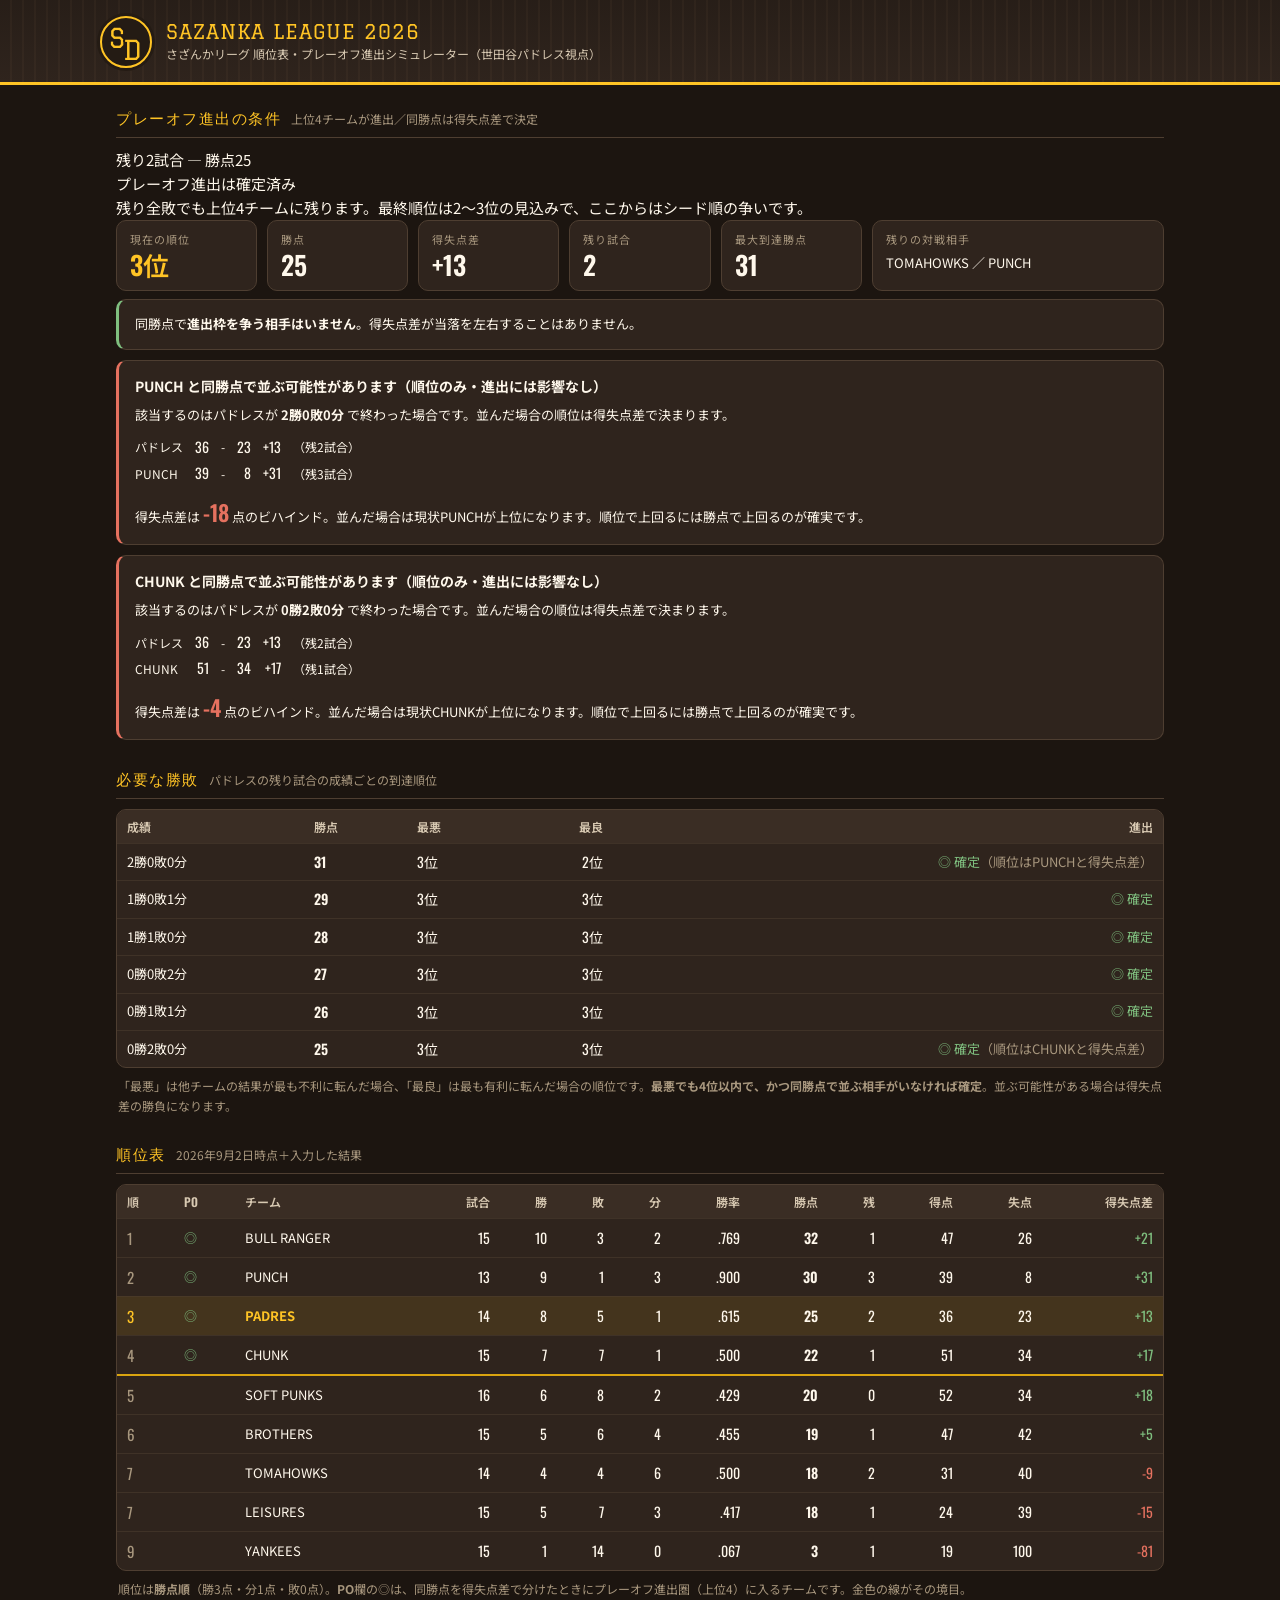
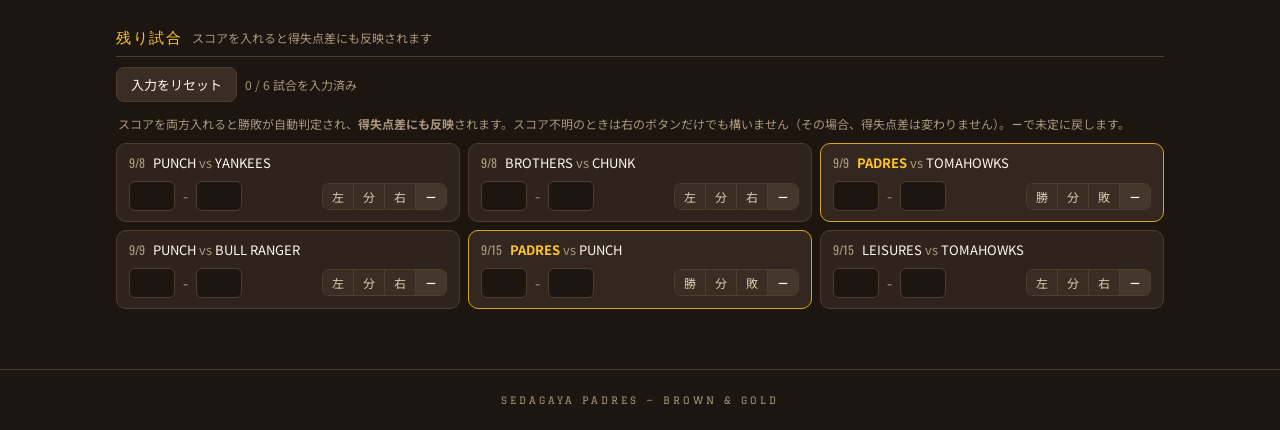
==== commit 71fb186e: "順位表を2026年9月2日時点に更新 9/1・9/2の4試合が消化され、パドレスのプレーオフ進出が確定。 BULL RANGERとTOMAHOWKSが引き分けたことでTOMAHOWKSの上限が24点と" ====
--- a/league.html
+++ b/league.html
@@ -217,45 +217,41 @@
 <script>
 /* ============================================================
    さざんかリーグ 2026 — 順位表 & プレーオフ進出シミュレーター
-   基準データ: 2026年8月26日時点の勝敗表
+   基準データ: 2026年9月2日時点の勝敗表
    順位は勝点順(勝3・分1・敗0)。プレーオフは上位4チーム、
    同勝点は「得失点差」で順位を決定する。
    ============================================================ */
 
 const ME = "PADRES";
-const AS_OF = "2026年8月26日時点";
+const AS_OF = "2026年9月2日時点";
 const SPOTS = 4;                     // プレーオフ進出枠
 
-// 8/26時点の成績(消化済みのみ)
+// 9/2時点の成績(消化済みのみ)
 const BASE = {
-  "BULL RANGER": { w: 10, l: 3, d: 1, rf: 47, ra: 26 },
+  "BULL RANGER": { w: 10, l: 3, d: 2, rf: 47, ra: 26 },
+  "PUNCH":       { w: 9, l: 1, d: 3, rf: 39, ra: 8 },
   "PADRES":      { w: 8, l: 5, d: 1, rf: 36, ra: 23 },
-  "PUNCH":       { w: 9, l: 1, d: 2, rf: 37, ra: 6 },
-  "BROTHERS":    { w: 5, l: 6, d: 3, rf: 45, ra: 40 },
-  "LEISURES":    { w: 5, l: 6, d: 3, rf: 23, ra: 26 },
-  "TOMAHOWKS":   { w: 4, l: 4, d: 5, rf: 31, ra: 40 },
-  "CHUNK":       { w: 6, l: 7, d: 1, rf: 37, ra: 33 },
-  "SOFT PUNKS":  { w: 5, l: 8, d: 2, rf: 39, ra: 33 },
-  "YANKEES":     { w: 1, l: 13, d: 0, rf: 18, ra: 86 }
+  "CHUNK":       { w: 7, l: 7, d: 1, rf: 51, ra: 34 },
+  "SOFT PUNKS":  { w: 6, l: 8, d: 2, rf: 52, ra: 34 },
+  "BROTHERS":    { w: 5, l: 6, d: 4, rf: 47, ra: 42 },
+  "LEISURES":    { w: 5, l: 7, d: 3, rf: 24, ra: 39 },
+  "TOMAHOWKS":   { w: 4, l: 4, d: 6, rf: 31, ra: 40 },
+  "YANKEES":     { w: 1, l: 14, d: 0, rf: 19, ra: 100 }
 };
 
-// 残り10試合
+// 残り6試合
 const GAMES = [
-  { date: "9/1",  a: "PUNCH",       b: "BROTHERS" },
-  { date: "9/1",  a: "BULL RANGER", b: "TOMAHOWKS" },
-  { date: "9/2",  a: "LEISURES",    b: "SOFT PUNKS" },
-  { date: "9/2",  a: "CHUNK",       b: "YANKEES" },
-  { date: "9/8",  a: "PUNCH",       b: "YANKEES" },
-  { date: "9/8",  a: "BROTHERS",    b: "CHUNK" },
-  { date: "9/9",  a: "PADRES",      b: "TOMAHOWKS" },
-  { date: "9/9",  a: "PUNCH",       b: "BULL RANGER" },
-  { date: "9/15", a: "PADRES",      b: "PUNCH" },
-  { date: "9/15", a: "LEISURES",    b: "TOMAHOWKS" }
+  { date: "9/8",  a: "PUNCH",    b: "YANKEES" },
+  { date: "9/8",  a: "BROTHERS", b: "CHUNK" },
+  { date: "9/9",  a: "PADRES",   b: "TOMAHOWKS" },
+  { date: "9/9",  a: "PUNCH",    b: "BULL RANGER" },
+  { date: "9/15", a: "PADRES",   b: "PUNCH" },
+  { date: "9/15", a: "LEISURES", b: "TOMAHOWKS" }
 ];
 
 const TEAMS = Object.keys(BASE);
 const IDX = {}; TEAMS.forEach((t, i) => IDX[t] = i);
-const STORE_KEY = "sazanka-league-2026-0826-v2";
+const STORE_KEY = "sazanka-league-2026-0902";
 const FULL_LIMIT = 12;               // 総当り探索を行う未消化試合数の上限
 
 // results[i] = null | { r:"A"|"D"|"B"|null, sa:number|null, sb:number|null }
@@ -342,9 +338,10 @@
 
     const key = w + "-" + l + "-" + d;
     let a = agg.get(key);
-    if (!a) { a = { P, w, l, d, worst: rank, best: rank, rivals: new Set() }; agg.set(key, a); }
+    if (!a) { a = { P, w, l, d, worst: rank, best: rank, rivals: new Set(), seedRivals: new Set() }; agg.set(key, a); }
     else { if (rank > a.worst) a.worst = rank; if (rank < a.best) a.best = rank; }
     if (contested) tied.forEach(t => a.rivals.add(TEAMS[t]));
+    tied.forEach(t => a.seedRivals.add(TEAMS[t]));
   }
   return [...agg.values()].sort((x, y) => y.P - x.P);
 }
@@ -414,7 +411,10 @@
     const line = safe && !lineDrawn && i < rows.length - 1 &&
       !(rows[i + 1].worst <= SPOTS && rows[i + 1].rivals.size === 0);
     if (line) lineDrawn = true;
-    const label = safe ? "◎ 確定"
+    const label = safe
+      ? (r.seedRivals.size
+          ? `◎ 確定<span style="color:var(--ink-muted)">（順位は${[...r.seedRivals].join("・")}と得失点差）</span>`
+          : "◎ 確定")
       : contested ? `△ ${[...r.rivals].join("・")}と得失点差`
       : "× 他力";
     return `<tr class="${line ? "line" : ""}">
@@ -456,9 +456,11 @@
       <div class="answer">自力での確定は不可能</div>
       <div class="detail">全勝(勝点${best.P})でも最悪${best.worst}位。${best.rivals.size ? `${[...best.rivals].join("・")}と並ぶ可能性があり、その場合は得失点差の勝負です。` : "他チームの結果次第です。"}</div>`;
   } else if (need.P <= nowPts) {
+    const wAll = Math.max(...rows.map(r => r.worst));
+    const bAll = Math.min(...rows.map(r => r.best));
     v.innerHTML = `<div class="lead">残り${myGames.length}試合 — 勝点${nowPts}</div>
       <div class="answer">プレーオフ進出は確定済み</div>
-      <div class="detail">残り全敗でも上位4チームに残ります。</div>`;
+      <div class="detail">残り全敗でも上位4チームに残ります。最終順位は${bAll === wAll ? `${wAll}位` : `${bAll}〜${wAll}位`}の見込みで、ここからはシード順の争いです。</div>`;
   } else {
     v.innerHTML = `<div class="lead">残り${myGames.length}試合 — プレーオフ進出を確定させるには</div>
       <div class="answer">${need.w}勝${need.l}敗${need.d}分（勝点${need.P}）以上</div>
@@ -483,15 +485,42 @@
   if (!rows) { el.innerHTML = ""; return; }
 
   const rivals = new Set();
-  rows.forEach(r => r.rivals.forEach(t => rivals.add(t)));
-  if (!rivals.size) {
-    el.innerHTML = `<div class="rd ok">同勝点で進出枠を争う相手はいません。<b>得失点差は当落に影響しません。</b></div>`;
-    return;
-  }
+  const seeds = new Set();
+  rows.forEach(r => {
+    r.rivals.forEach(t => rivals.add(t));
+    r.seedRivals.forEach(t => seeds.add(t));
+  });
+  seeds.forEach(t => { if (rivals.has(t)) seeds.delete(t); });
 
   const rec = currentRecords();
   const myDiff = diffOf(rec[ME]);
   const myRem = undecided().filter(g => g.a === ME || g.b === ME).length;
+
+  // 進出枠の争いはないが、同勝点で順位(シード)を分ける相手がいる場合
+  const seedHtml = [...seeds].map(t => {
+    const rd = diffOf(rec[t]);
+    const cushion = myDiff - rd;
+    const pointRows = rows.filter(r => r.seedRivals.has(t)).map(r => `${r.w}勝${r.l}敗${r.d}分`);
+    return `<div class="rd ${cushion > 0 ? "ok" : "ng"}">
+      <h3>${t} と同勝点で並ぶ可能性があります（順位のみ・進出には影響なし）</h3>
+      <div>該当するのはパドレスが <b>${pointRows.join(" / ")}</b> で終わった場合です。並んだ場合の順位は得失点差で決まります。</div>
+      <table>
+        <tr><td>パドレス</td><td class="n">${rec[ME].rf}</td><td>-</td><td class="n">${rec[ME].ra}</td>
+            <td class="n">${myDiff > 0 ? "+" : ""}${myDiff}</td><td>（残${myRem}試合）</td></tr>
+        <tr><td>${t}</td><td class="n">${rec[t].rf}</td><td>-</td><td class="n">${rec[t].ra}</td>
+            <td class="n">${rd > 0 ? "+" : ""}${rd}</td><td>（残${undecided().filter(g => g.a === t || g.b === t).length}試合）</td></tr>
+      </table>
+      <div>得失点差は <span class="cushion ${cushion > 0 ? "ok" : "ng"}">${cushion > 0 ? "+" : ""}${cushion}</span> 点${cushion > 0 ? "のリード" : "のビハインド"}。${
+        cushion > 0
+          ? `並んだ場合は現状パドレスが上位です。`
+          : `並んだ場合は現状${t}が上位になります。順位で上回るには勝点で上回るのが確実です。`}</div>
+    </div>`;
+  }).join("");
+
+  if (!rivals.size) {
+    el.innerHTML = `<div class="rd ok">同勝点で<b>進出枠を争う相手はいません</b>。得失点差が当落を左右することはありません。</div>` + seedHtml;
+    return;
+  }
 
   el.innerHTML = [...rivals].map(t => {
     const rd = diffOf(rec[t]);
@@ -515,7 +544,7 @@
       </table>
       <div>現在のリード <span class="cushion ${cushion > 0 ? "ok" : cushion < 0 ? "ng" : ""}">${cushion > 0 ? "+" : ""}${cushion}</span> 点。${cond}</div>
     </div>`;
-  }).join("");
+  }).join("") + seedHtml;
 }
 
 function renderFixtures() {
@@ -581,7 +610,7 @@
 }
 
 document.getElementById("reset").onclick = () => {
-  if (!confirm("入力した試合結果をすべて消して、8月26日時点に戻しますか？")) return;
+  if (!confirm("入力した試合結果をすべて消して、9月2日時点に戻しますか？")) return;
   results = GAMES.map(() => null);
   saveResults();
   render();
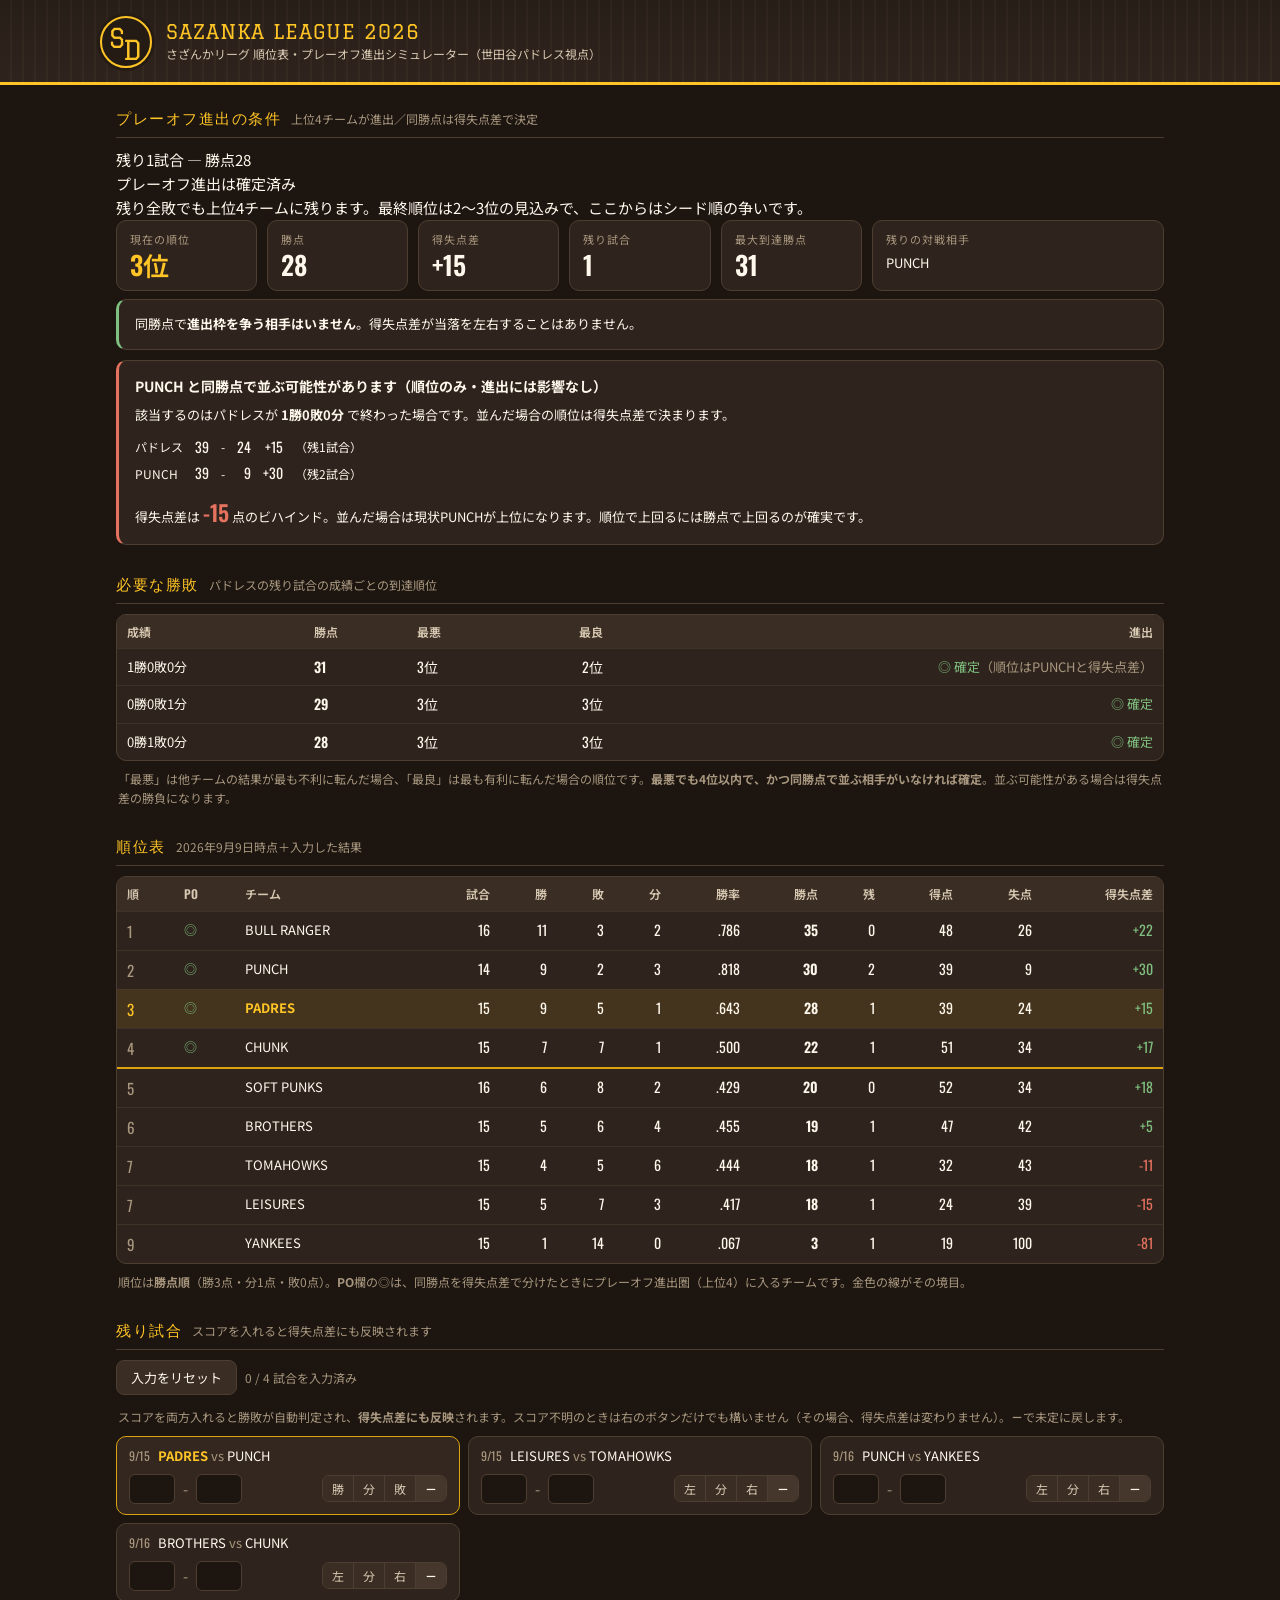
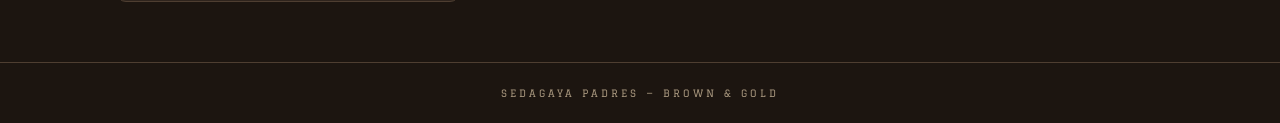
==== commit 6dce0924: "順位表を2026年9月9日時点に更新 9/9にパドレスがTOMAHOWKSに3-1で勝利し勝点28。BULL RANGERがPUNCHを 1-0で下して勝点35・全日程終了。9/8開催予定だった2試合" ====
--- a/league.html
+++ b/league.html
@@ -217,41 +217,39 @@
 <script>
 /* ============================================================
    さざんかリーグ 2026 — 順位表 & プレーオフ進出シミュレーター
-   基準データ: 2026年9月2日時点の勝敗表
+   基準データ: 2026年9月9日時点の勝敗表
    順位は勝点順(勝3・分1・敗0)。プレーオフは上位4チーム、
    同勝点は「得失点差」で順位を決定する。
    ============================================================ */
 
 const ME = "PADRES";
-const AS_OF = "2026年9月2日時点";
+const AS_OF = "2026年9月9日時点";
 const SPOTS = 4;                     // プレーオフ進出枠
 
-// 9/2時点の成績(消化済みのみ)
+// 9/9時点の成績(消化済みのみ)
 const BASE = {
-  "BULL RANGER": { w: 10, l: 3, d: 2, rf: 47, ra: 26 },
-  "PUNCH":       { w: 9, l: 1, d: 3, rf: 39, ra: 8 },
-  "PADRES":      { w: 8, l: 5, d: 1, rf: 36, ra: 23 },
+  "BULL RANGER": { w: 11, l: 3, d: 2, rf: 48, ra: 26 },
+  "PUNCH":       { w: 9, l: 2, d: 3, rf: 39, ra: 9 },
+  "PADRES":      { w: 9, l: 5, d: 1, rf: 39, ra: 24 },
   "CHUNK":       { w: 7, l: 7, d: 1, rf: 51, ra: 34 },
   "SOFT PUNKS":  { w: 6, l: 8, d: 2, rf: 52, ra: 34 },
   "BROTHERS":    { w: 5, l: 6, d: 4, rf: 47, ra: 42 },
   "LEISURES":    { w: 5, l: 7, d: 3, rf: 24, ra: 39 },
-  "TOMAHOWKS":   { w: 4, l: 4, d: 6, rf: 31, ra: 40 },
+  "TOMAHOWKS":   { w: 4, l: 5, d: 6, rf: 32, ra: 43 },
   "YANKEES":     { w: 1, l: 14, d: 0, rf: 19, ra: 100 }
 };
 
-// 残り6試合
+// 残り4試合
 const GAMES = [
-  { date: "9/8",  a: "PUNCH",    b: "YANKEES" },
-  { date: "9/8",  a: "BROTHERS", b: "CHUNK" },
-  { date: "9/9",  a: "PADRES",   b: "TOMAHOWKS" },
-  { date: "9/9",  a: "PUNCH",    b: "BULL RANGER" },
   { date: "9/15", a: "PADRES",   b: "PUNCH" },
-  { date: "9/15", a: "LEISURES", b: "TOMAHOWKS" }
+  { date: "9/15", a: "LEISURES", b: "TOMAHOWKS" },
+  { date: "9/16", a: "PUNCH",    b: "YANKEES" },
+  { date: "9/16", a: "BROTHERS", b: "CHUNK" }
 ];
 
 const TEAMS = Object.keys(BASE);
 const IDX = {}; TEAMS.forEach((t, i) => IDX[t] = i);
-const STORE_KEY = "sazanka-league-2026-0902";
+const STORE_KEY = "sazanka-league-2026-0909";
 const FULL_LIMIT = 12;               // 総当り探索を行う未消化試合数の上限
 
 // results[i] = null | { r:"A"|"D"|"B"|null, sa:number|null, sb:number|null }
@@ -610,7 +608,7 @@
 }
 
 document.getElementById("reset").onclick = () => {
-  if (!confirm("入力した試合結果をすべて消して、9月2日時点に戻しますか？")) return;
+  if (!confirm("入力した試合結果をすべて消して、9月9日時点に戻しますか？")) return;
   results = GAMES.map(() => null);
   saveResults();
   render();
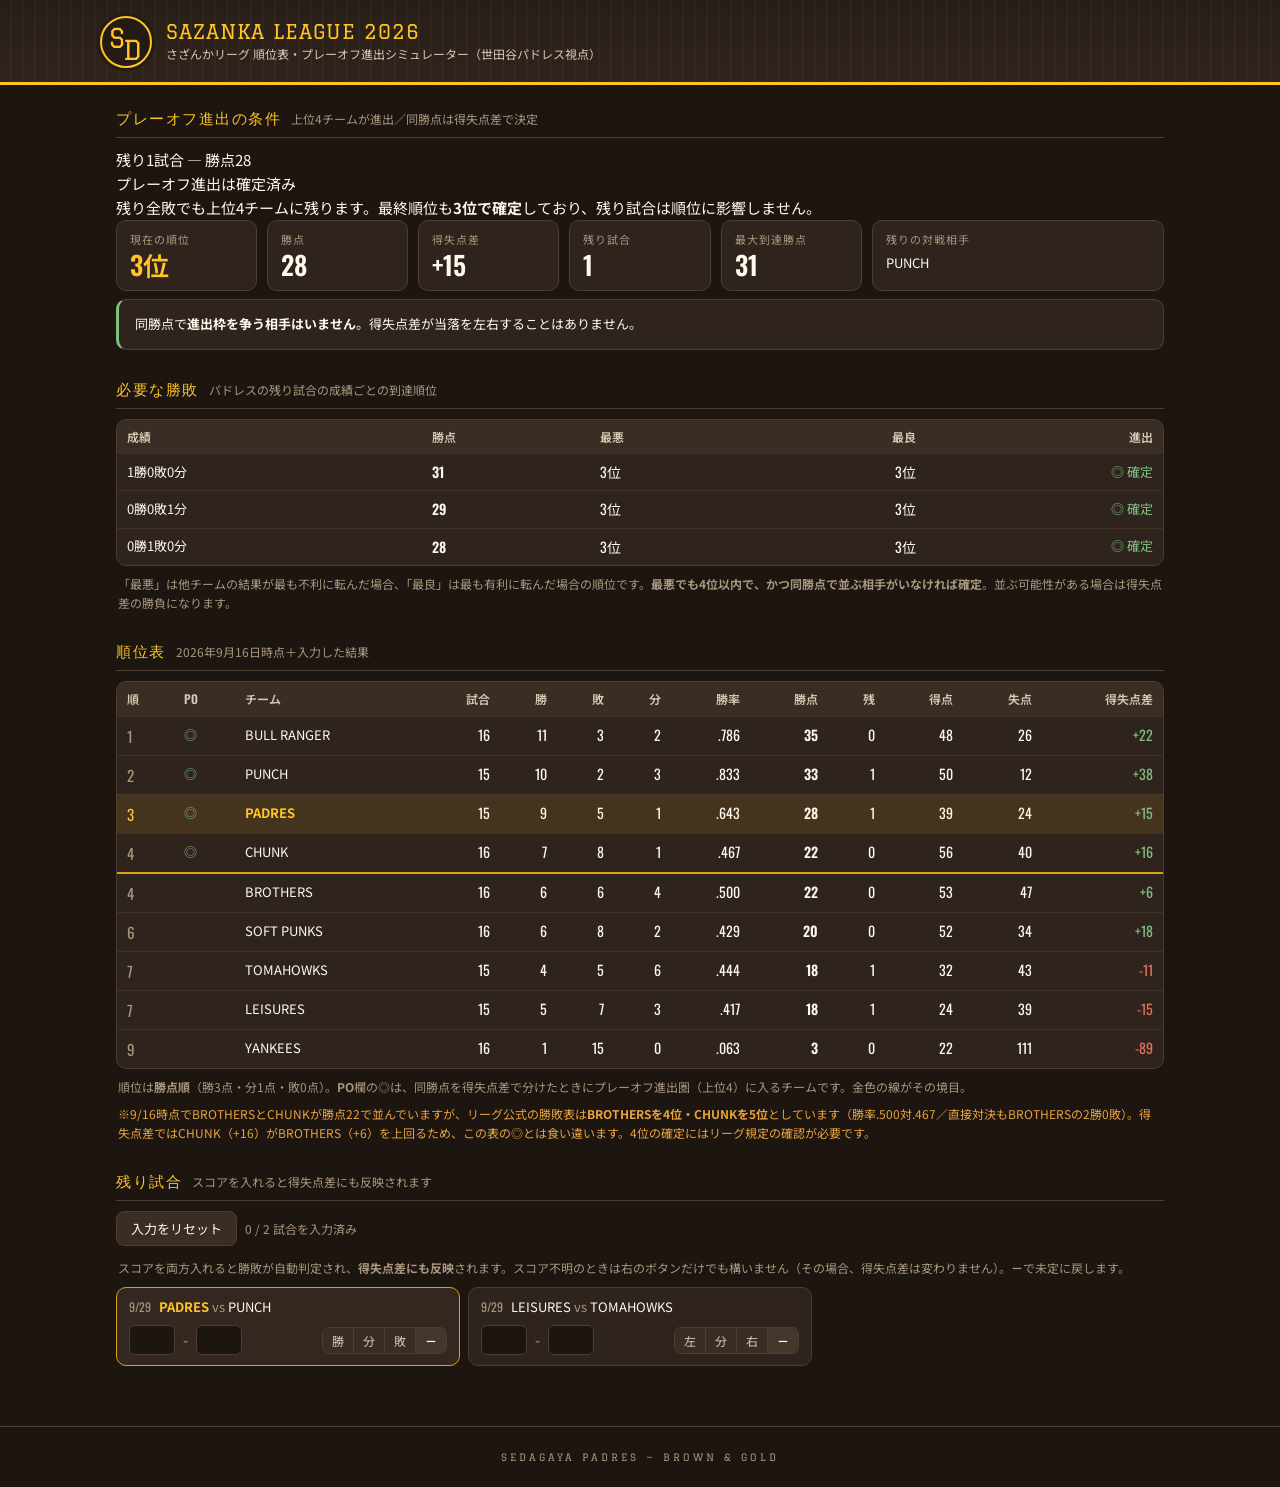
==== commit 375f9a07: "順位表を2026年9月16日時点に更新 9/16にPUNCHがYANKEESに11-3で勝ち勝点33、BROTHERSがCHUNKに6-5で勝ち 勝点22。パドレス対PUNCH戦とLEISURES対T" ====
--- a/league.html
+++ b/league.html
@@ -202,6 +202,7 @@
     <tr><th>順</th><th>PO</th><th>チーム</th><th>試合</th><th>勝</th><th>敗</th><th>分</th><th>勝率</th><th>勝点</th><th>残</th><th>得点</th><th>失点</th><th>得失点差</th></tr>
   </thead><tbody id="standings"></tbody></table></div>
   <div class="hint">順位は<b>勝点順</b>（勝3点・分1点・敗0点）。<b>PO</b>欄の◎は、同勝点を得失点差で分けたときにプレーオフ進出圏（上位4）に入るチームです。金色の線がその境目。</div>
+  <div class="hint" style="color:var(--warn);">※9/16時点でBROTHERSとCHUNKが勝点22で並んでいますが、リーグ公式の勝敗表は<b>BROTHERSを4位・CHUNKを5位</b>としています（勝率.500対.467／直接対決もBROTHERSの2勝0敗）。得失点差ではCHUNK（+16）がBROTHERS（+6）を上回るため、この表の◎とは食い違います。4位の確定にはリーグ規定の確認が必要です。</div>
 
   <h2>残り試合 <span class="note">スコアを入れると得失点差にも反映されます</span></h2>
   <div class="bar">
@@ -217,39 +218,37 @@
 <script>
 /* ============================================================
    さざんかリーグ 2026 — 順位表 & プレーオフ進出シミュレーター
-   基準データ: 2026年9月9日時点の勝敗表
+   基準データ: 2026年9月16日時点の勝敗表
    順位は勝点順(勝3・分1・敗0)。プレーオフは上位4チーム、
    同勝点は「得失点差」で順位を決定する。
    ============================================================ */
 
 const ME = "PADRES";
-const AS_OF = "2026年9月9日時点";
+const AS_OF = "2026年9月16日時点";
 const SPOTS = 4;                     // プレーオフ進出枠
 
-// 9/9時点の成績(消化済みのみ)
+// 9/16時点の成績(消化済みのみ)
 const BASE = {
   "BULL RANGER": { w: 11, l: 3, d: 2, rf: 48, ra: 26 },
-  "PUNCH":       { w: 9, l: 2, d: 3, rf: 39, ra: 9 },
+  "PUNCH":       { w: 10, l: 2, d: 3, rf: 50, ra: 12 },
   "PADRES":      { w: 9, l: 5, d: 1, rf: 39, ra: 24 },
-  "CHUNK":       { w: 7, l: 7, d: 1, rf: 51, ra: 34 },
+  "BROTHERS":    { w: 6, l: 6, d: 4, rf: 53, ra: 47 },
+  "CHUNK":       { w: 7, l: 8, d: 1, rf: 56, ra: 40 },
   "SOFT PUNKS":  { w: 6, l: 8, d: 2, rf: 52, ra: 34 },
-  "BROTHERS":    { w: 5, l: 6, d: 4, rf: 47, ra: 42 },
   "LEISURES":    { w: 5, l: 7, d: 3, rf: 24, ra: 39 },
   "TOMAHOWKS":   { w: 4, l: 5, d: 6, rf: 32, ra: 43 },
-  "YANKEES":     { w: 1, l: 14, d: 0, rf: 19, ra: 100 }
+  "YANKEES":     { w: 1, l: 15, d: 0, rf: 22, ra: 111 }
 };
 
-// 残り4試合
+// 残り2試合(ともに9/29)
 const GAMES = [
-  { date: "9/15", a: "PADRES",   b: "PUNCH" },
-  { date: "9/15", a: "LEISURES", b: "TOMAHOWKS" },
-  { date: "9/16", a: "PUNCH",    b: "YANKEES" },
-  { date: "9/16", a: "BROTHERS", b: "CHUNK" }
+  { date: "9/29", a: "PADRES",   b: "PUNCH" },
+  { date: "9/29", a: "LEISURES", b: "TOMAHOWKS" }
 ];
 
 const TEAMS = Object.keys(BASE);
 const IDX = {}; TEAMS.forEach((t, i) => IDX[t] = i);
-const STORE_KEY = "sazanka-league-2026-0909";
+const STORE_KEY = "sazanka-league-2026-0916";
 const FULL_LIMIT = 12;               // 総当り探索を行う未消化試合数の上限
 
 // results[i] = null | { r:"A"|"D"|"B"|null, sa:number|null, sb:number|null }
@@ -458,7 +457,9 @@
     const bAll = Math.min(...rows.map(r => r.best));
     v.innerHTML = `<div class="lead">残り${myGames.length}試合 — 勝点${nowPts}</div>
       <div class="answer">プレーオフ進出は確定済み</div>
-      <div class="detail">残り全敗でも上位4チームに残ります。最終順位は${bAll === wAll ? `${wAll}位` : `${bAll}〜${wAll}位`}の見込みで、ここからはシード順の争いです。</div>`;
+      <div class="detail">残り全敗でも上位4チームに残ります。${bAll === wAll
+        ? `最終順位も<b>${wAll}位で確定</b>しており、残り試合は順位に影響しません。`
+        : `最終順位は${bAll}〜${wAll}位の見込みで、ここからはシード順の争いです。`}</div>`;
   } else {
     v.innerHTML = `<div class="lead">残り${myGames.length}試合 — プレーオフ進出を確定させるには</div>
       <div class="answer">${need.w}勝${need.l}敗${need.d}分（勝点${need.P}）以上</div>
@@ -608,7 +609,7 @@
 }
 
 document.getElementById("reset").onclick = () => {
-  if (!confirm("入力した試合結果をすべて消して、9月9日時点に戻しますか？")) return;
+  if (!confirm("入力した試合結果をすべて消して、9月16日時点に戻しますか？")) return;
   results = GAMES.map(() => null);
   saveResults();
   render();
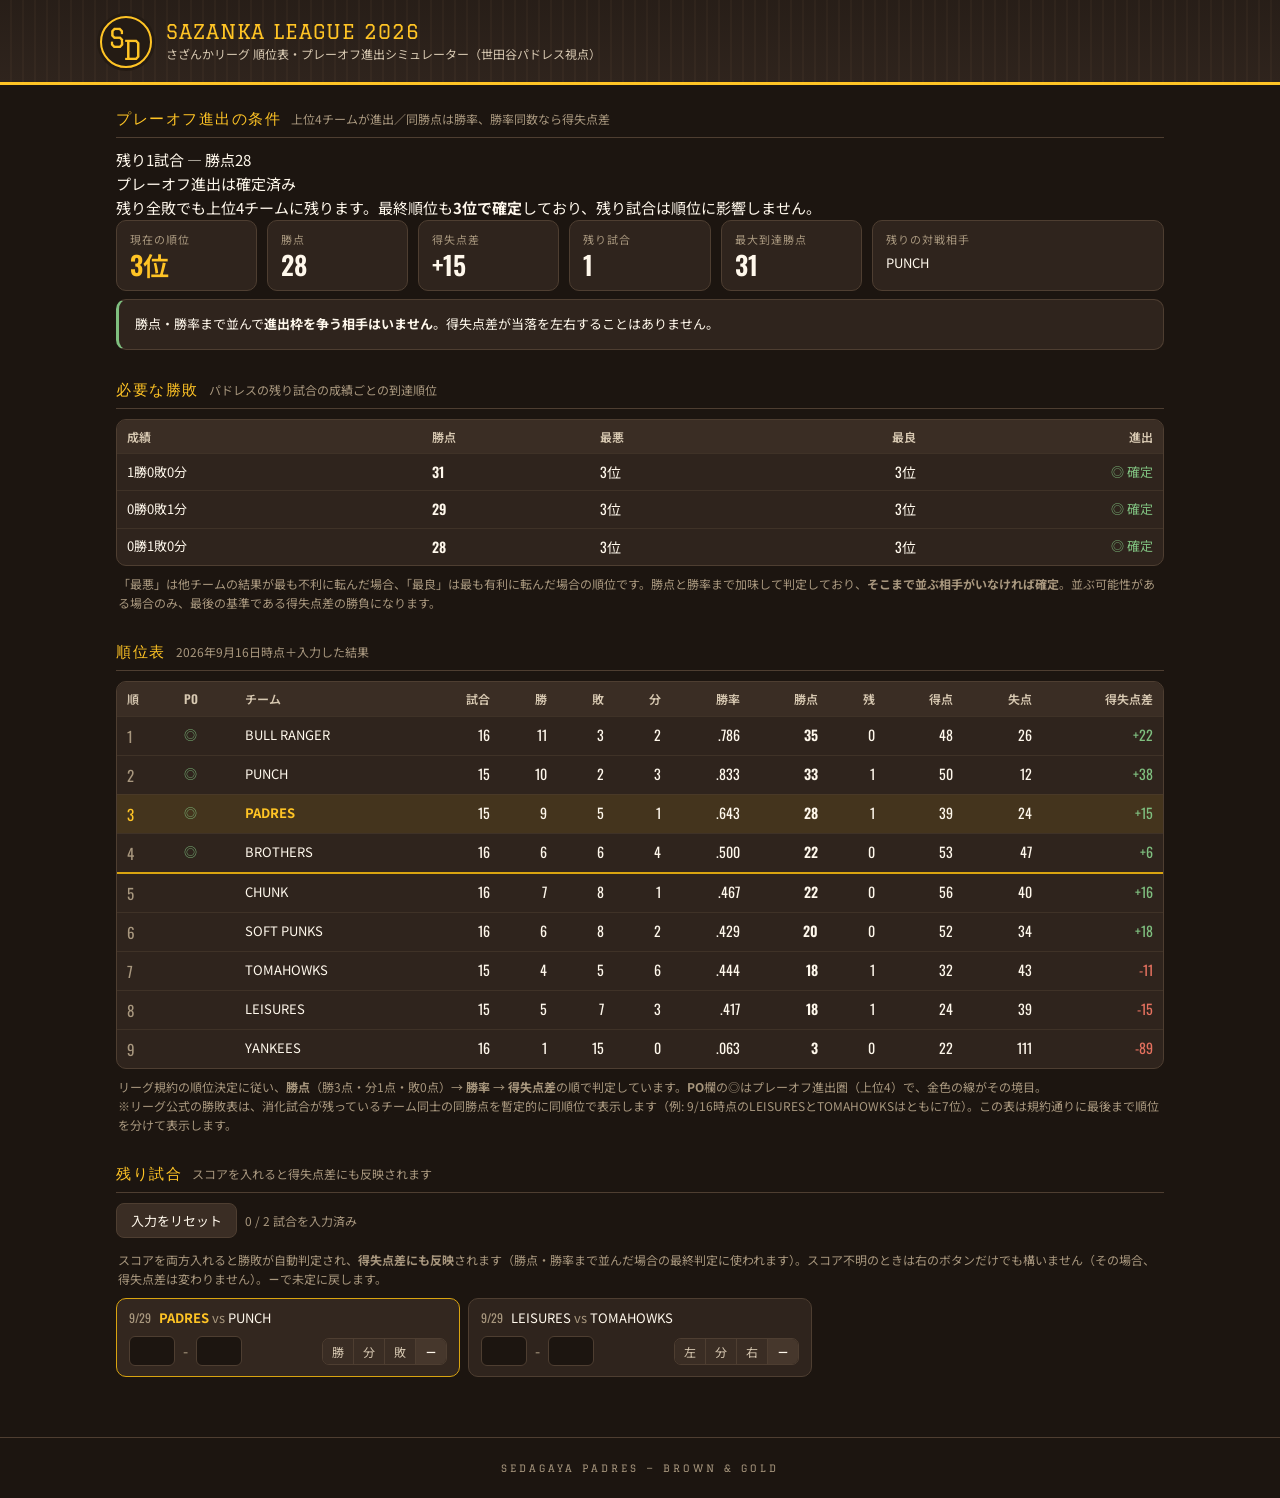
==== commit 10f991c9: "順位決定をリーグ規約どおり 勝点→勝率→得失点差 に修正 公式規約は「勝ち点が同点の場合は勝率により決定／勝率同数の場合は 得失点差(2023年追加)」であり、これまで得失点差のみで同勝点を分けていた" ====
--- a/league.html
+++ b/league.html
@@ -186,7 +186,7 @@
 </header>
 
 <main>
-  <h2>プレーオフ進出の条件 <span class="note">上位4チームが進出／同勝点は得失点差で決定</span></h2>
+  <h2>プレーオフ進出の条件 <span class="note">上位4チームが進出／同勝点は勝率、勝率同数なら得失点差</span></h2>
   <div id="verdict"></div>
   <div class="tiles" id="tiles"></div>
   <div id="rd"></div>
@@ -195,21 +195,20 @@
   <div class="wrap"><table class="cond"><thead>
     <tr><th>成績</th><th>勝点</th><th>最悪</th><th>最良</th><th>進出</th></tr>
   </thead><tbody id="cond"></tbody></table></div>
-  <div class="hint">「最悪」は他チームの結果が最も不利に転んだ場合、「最良」は最も有利に転んだ場合の順位です。<b>最悪でも4位以内で、かつ同勝点で並ぶ相手がいなければ確定</b>。並ぶ可能性がある場合は得失点差の勝負になります。</div>
+  <div class="hint">「最悪」は他チームの結果が最も不利に転んだ場合、「最良」は最も有利に転んだ場合の順位です。勝点と勝率まで加味して判定しており、<b>そこまで並ぶ相手がいなければ確定</b>。並ぶ可能性がある場合のみ、最後の基準である得失点差の勝負になります。</div>
 
   <h2>順位表 <span class="note" id="asof"></span></h2>
   <div class="wrap"><table><thead>
     <tr><th>順</th><th>PO</th><th>チーム</th><th>試合</th><th>勝</th><th>敗</th><th>分</th><th>勝率</th><th>勝点</th><th>残</th><th>得点</th><th>失点</th><th>得失点差</th></tr>
   </thead><tbody id="standings"></tbody></table></div>
-  <div class="hint">順位は<b>勝点順</b>（勝3点・分1点・敗0点）。<b>PO</b>欄の◎は、同勝点を得失点差で分けたときにプレーオフ進出圏（上位4）に入るチームです。金色の線がその境目。</div>
-  <div class="hint" style="color:var(--warn);">※9/16時点でBROTHERSとCHUNKが勝点22で並んでいますが、リーグ公式の勝敗表は<b>BROTHERSを4位・CHUNKを5位</b>としています（勝率.500対.467／直接対決もBROTHERSの2勝0敗）。得失点差ではCHUNK（+16）がBROTHERS（+6）を上回るため、この表の◎とは食い違います。4位の確定にはリーグ規定の確認が必要です。</div>
+  <div class="hint">リーグ規約の順位決定に従い、<b>勝点</b>（勝3点・分1点・敗0点）→ <b>勝率</b> → <b>得失点差</b>の順で判定しています。<b>PO</b>欄の◎はプレーオフ進出圏（上位4）で、金色の線がその境目。<br>※リーグ公式の勝敗表は、消化試合が残っているチーム同士の同勝点を暫定的に同順位で表示します（例: 9/16時点のLEISURESとTOMAHOWKSはともに7位）。この表は規約通りに最後まで順位を分けて表示します。</div>
 
   <h2>残り試合 <span class="note">スコアを入れると得失点差にも反映されます</span></h2>
   <div class="bar">
     <button class="btn" id="reset">入力をリセット</button>
     <span class="hint" style="margin:0;" id="progress"></span>
   </div>
-  <div class="hint" style="margin: 0 2px 10px;">スコアを両方入れると勝敗が自動判定され、<b>得失点差にも反映</b>されます。スコア不明のときは右のボタンだけでも構いません（その場合、得失点差は変わりません）。<b>－</b>で未定に戻します。</div>
+  <div class="hint" style="margin: 0 2px 10px;">スコアを両方入れると勝敗が自動判定され、<b>得失点差にも反映</b>されます（勝点・勝率まで並んだ場合の最終判定に使われます）。スコア不明のときは右のボタンだけでも構いません（その場合、得失点差は変わりません）。<b>－</b>で未定に戻します。</div>
   <div class="fixtures" id="fixtures"></div>
 </main>
 
@@ -219,13 +218,13 @@
 /* ============================================================
    さざんかリーグ 2026 — 順位表 & プレーオフ進出シミュレーター
    基準データ: 2026年9月16日時点の勝敗表
-   順位は勝点順(勝3・分1・敗0)。プレーオフは上位4チーム、
-   同勝点は「得失点差」で順位を決定する。
+   リーグ規約の順位決定: 勝点(勝3・分1・敗0) → 勝率 → 得失点差。
+   プレーオフは上位4チーム。
    ============================================================ */
 
 const ME = "PADRES";
 const AS_OF = "2026年9月16日時点";
-const SPOTS = 4;                     // プレーオフ進出枠
+const SPOTS = 4;                     // プレーオフ進出枠（順位は 勝点→勝率→得失点差 で決定）
 
 // 9/16時点の成績(消化済みのみ)
 const BASE = {
@@ -267,6 +266,17 @@
 
 function pointsOf(rec) { return rec.w * 3 + rec.d; }
 function diffOf(rec) { return rec.rf - rec.ra; }
+function wpctOf(rec) { const n = rec.w + rec.l; return n > 0 ? rec.w / n : 0; }
+
+/* リーグ規約の順位決定: 勝点 → 勝率 → 得失点差
+   勝率は浮動小数の誤差を避けるため w1*(w2+l2) と w2*(w1+l1) の大小で比較する */
+function cmpTeams(a, b) {
+  const pd = pointsOf(b) - pointsOf(a);
+  if (pd) return pd;
+  const wd = b.w * (a.w + a.l) - a.w * (b.w + b.l);
+  if (wd) return wd;
+  return diffOf(b) - diffOf(a);
+}
 
 function currentRecords() {
   const rec = {};
@@ -295,7 +305,9 @@
  */
 function analyseAll() {
   const rec = currentRecords();
-  const base = TEAMS.map(t => pointsOf(rec[t]));
+  const basePts = TEAMS.map(t => pointsOf(rec[t]));
+  const baseW = TEAMS.map(t => rec[t].w);
+  const baseL = TEAMS.map(t => rec[t].l);
   const un = undecided();
   const meIdx = IDX[ME];
 
@@ -308,29 +320,35 @@
   const agg = new Map();
   const total = Math.pow(3, un.length);
   const p = new Array(TEAMS.length);
+  const tw = new Array(TEAMS.length);
+  const tl = new Array(TEAMS.length);
 
   for (let m = 0; m < total; m++) {
-    for (let t = 0; t < base.length; t++) p[t] = base[t];
+    for (let t = 0; t < basePts.length; t++) { p[t] = basePts[t]; tw[t] = baseW[t]; tl[t] = baseL[t]; }
     let x = m, w = 0, l = 0, d = 0;
     for (let k = 0; k < un.length; k++) {
       const r = x % 3; x = (x / 3) | 0;
-      if (r === 0) p[ga[k]] += 3;
+      if (r === 0) { p[ga[k]] += 3; tw[ga[k]]++; tl[gb[k]]++; }
       else if (r === 1) { p[ga[k]] += 1; p[gb[k]] += 1; }
-      else p[gb[k]] += 3;
+      else { p[gb[k]] += 3; tw[gb[k]]++; tl[ga[k]]++; }
       const side = meSide[k];
       if (side === 0) { if (r === 0) w++; else if (r === 1) d++; else l++; }
       else if (side === 1) { if (r === 2) w++; else if (r === 1) d++; else l++; }
     }
-    const P = p[meIdx];
+    const P = p[meIdx], MW = tw[meIdx], ML = tl[meIdx];
     let above = 0;
     const tied = [];
     for (let t = 0; t < p.length; t++) {
       if (t === meIdx) continue;
-      if (p[t] > P) above++;
-      else if (p[t] === P) tied.push(t);
+      if (p[t] > P) { above++; continue; }
+      if (p[t] < P) continue;
+      // 勝点が同じ → 勝率で比較（規約の第2基準）
+      const wd = tw[t] * (MW + ML) - MW * (tw[t] + tl[t]);
+      if (wd > 0) above++;
+      else if (wd === 0) tied.push(t);   // 勝率も同数 → 得失点差で決定
     }
     const rank = above + 1;
-    // 上位陣で枠が埋まっていない かつ 同勝点を含めると枠を超える → 得失点差勝負
+    // 上位陣で枠が埋まっていない かつ 勝点・勝率とも並ぶ相手を含めると枠を超える
     const contested = above < SPOTS && (above + 1 + tied.length) > SPOTS;
 
     const key = w + "-" + l + "-" + d;
@@ -348,11 +366,10 @@
 // 表示順位は勝点のみ(公式表と同じ・同勝点は同順位)。
 // プレーオフ圏は同勝点を得失点差で分けた並びで判定する。
 function standingsOrder(rec) {
-  const sorted = TEAMS.slice().sort((a, b) =>
-    pointsOf(rec[b]) - pointsOf(rec[a]) || diffOf(rec[b]) - diffOf(rec[a]));
+  const sorted = TEAMS.slice().sort((a, b) => cmpTeams(rec[a], rec[b]));
   const rank = {};
   TEAMS.forEach(t => {
-    rank[t] = 1 + TEAMS.filter(o => pointsOf(rec[o]) > pointsOf(rec[t])).length;
+    rank[t] = 1 + TEAMS.filter(o => cmpTeams(rec[o], rec[t]) < 0).length;
   });
   const po = new Set(sorted.slice(0, SPOTS));
   return { sorted, rank, po };
@@ -501,8 +518,8 @@
     const cushion = myDiff - rd;
     const pointRows = rows.filter(r => r.seedRivals.has(t)).map(r => `${r.w}勝${r.l}敗${r.d}分`);
     return `<div class="rd ${cushion > 0 ? "ok" : "ng"}">
-      <h3>${t} と同勝点で並ぶ可能性があります（順位のみ・進出には影響なし）</h3>
-      <div>該当するのはパドレスが <b>${pointRows.join(" / ")}</b> で終わった場合です。並んだ場合の順位は得失点差で決まります。</div>
+      <h3>${t} と勝点・勝率まで並ぶ可能性があります（順位のみ・進出には影響なし）</h3>
+      <div>該当するのはパドレスが <b>${pointRows.join(" / ")}</b> で終わった場合です。勝点・勝率とも並ぶと順位は得失点差で決まります。</div>
       <table>
         <tr><td>パドレス</td><td class="n">${rec[ME].rf}</td><td>-</td><td class="n">${rec[ME].ra}</td>
             <td class="n">${myDiff > 0 ? "+" : ""}${myDiff}</td><td>（残${myRem}試合）</td></tr>
@@ -517,7 +534,7 @@
   }).join("");
 
   if (!rivals.size) {
-    el.innerHTML = `<div class="rd ok">同勝点で<b>進出枠を争う相手はいません</b>。得失点差が当落を左右することはありません。</div>` + seedHtml;
+    el.innerHTML = `<div class="rd ok">勝点・勝率まで並んで<b>進出枠を争う相手はいません</b>。得失点差が当落を左右することはありません。</div>` + seedHtml;
     return;
   }
 
@@ -533,8 +550,8 @@
         ? `現在<b>${-cushion}点ビハインド</b>。逆転するには、パドレスの上積みと${t}の目減りの合計が${-cushion + 1}点以上必要です。`
         : `現在<b>まったくの同値</b>。1点の差が当落を分けます。`;
     return `<div class="rd ${cls}">
-      <h3>⚠ ${t} と得失点差で争う可能性があります</h3>
-      <div>該当するのはパドレスが <b>${pointRows.join(" / ")}</b> で終わり、${t}が同勝点に並んだ場合です。</div>
+      <h3>⚠ ${t} と勝点・勝率まで並び、得失点差で進出枠を争う可能性があります</h3>
+      <div>該当するのはパドレスが <b>${pointRows.join(" / ")}</b> で終わり、${t}が勝点・勝率とも並んだ場合です。</div>
       <table>
         <tr><td>パドレス</td><td class="n">${rec[ME].rf}</td><td>-</td><td class="n">${rec[ME].ra}</td>
             <td class="n">${myDiff > 0 ? "+" : ""}${myDiff}</td><td>（残${myRem}試合）</td></tr>
